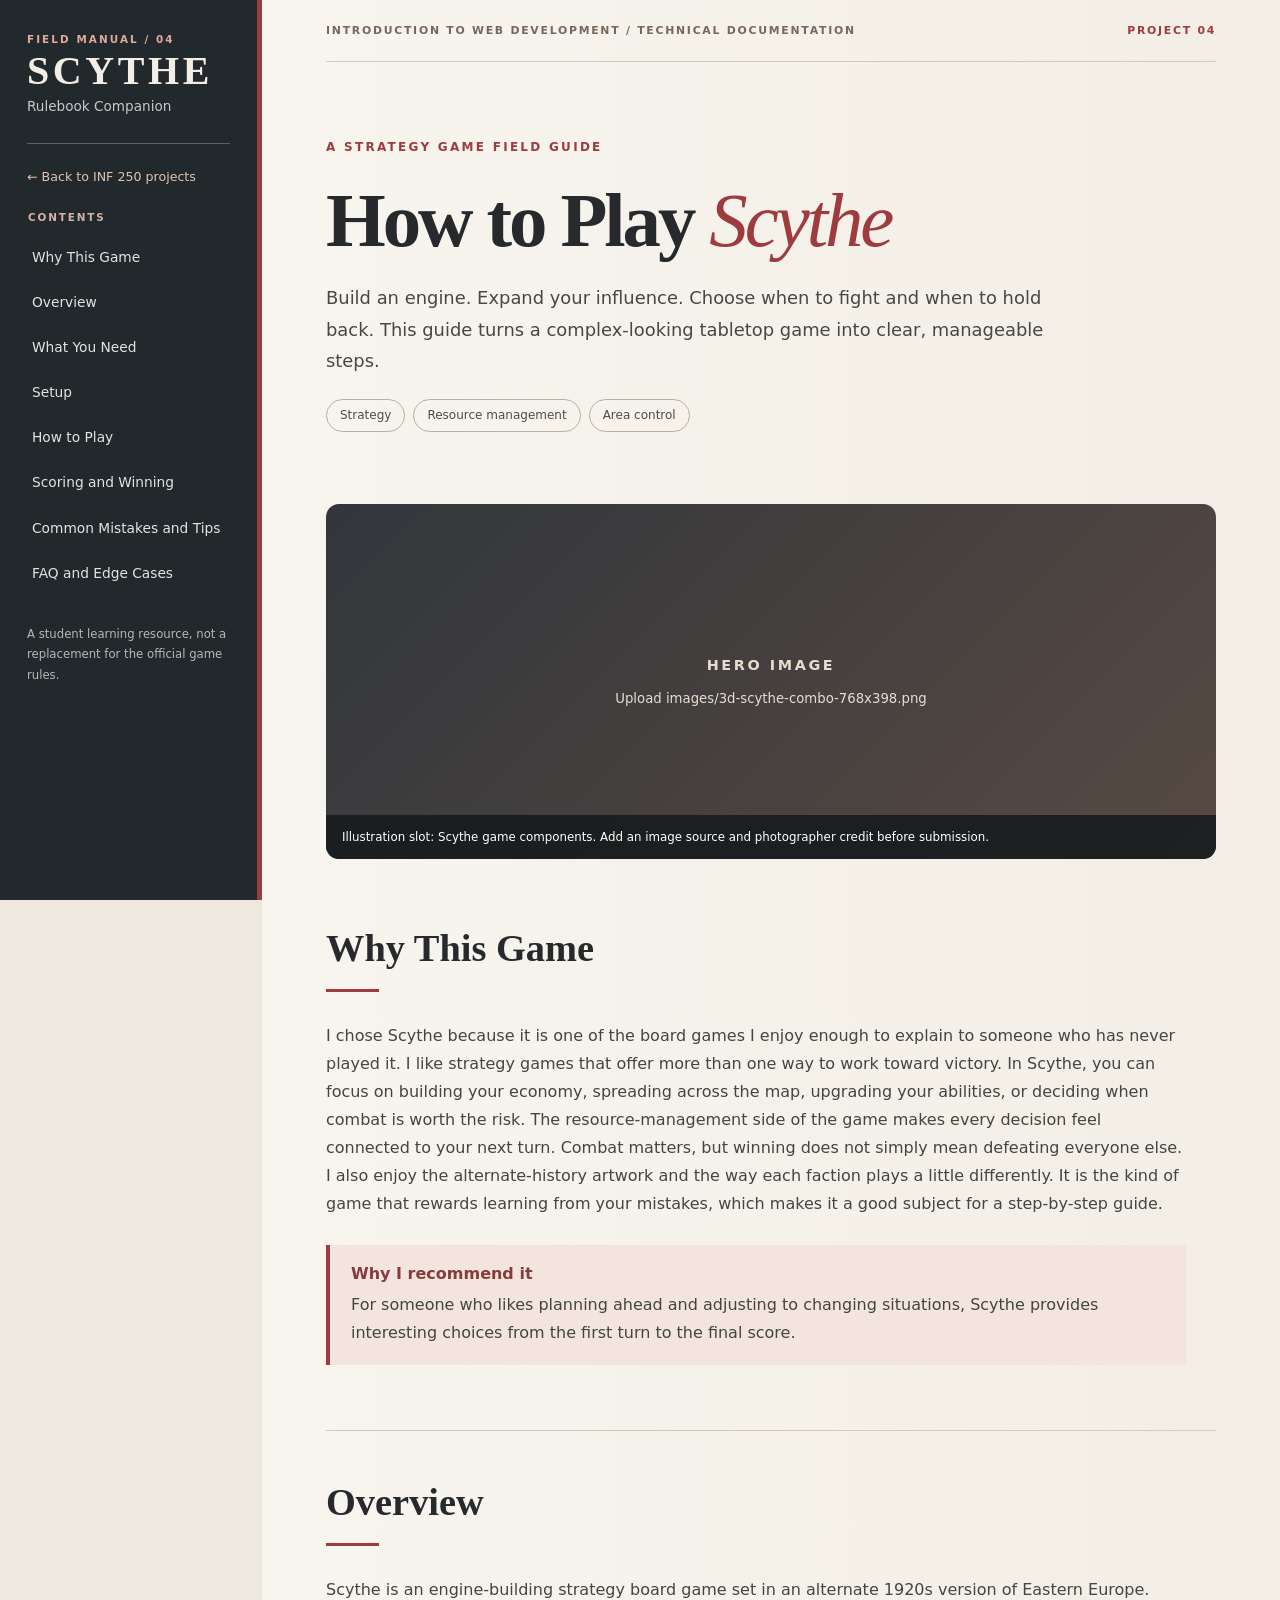
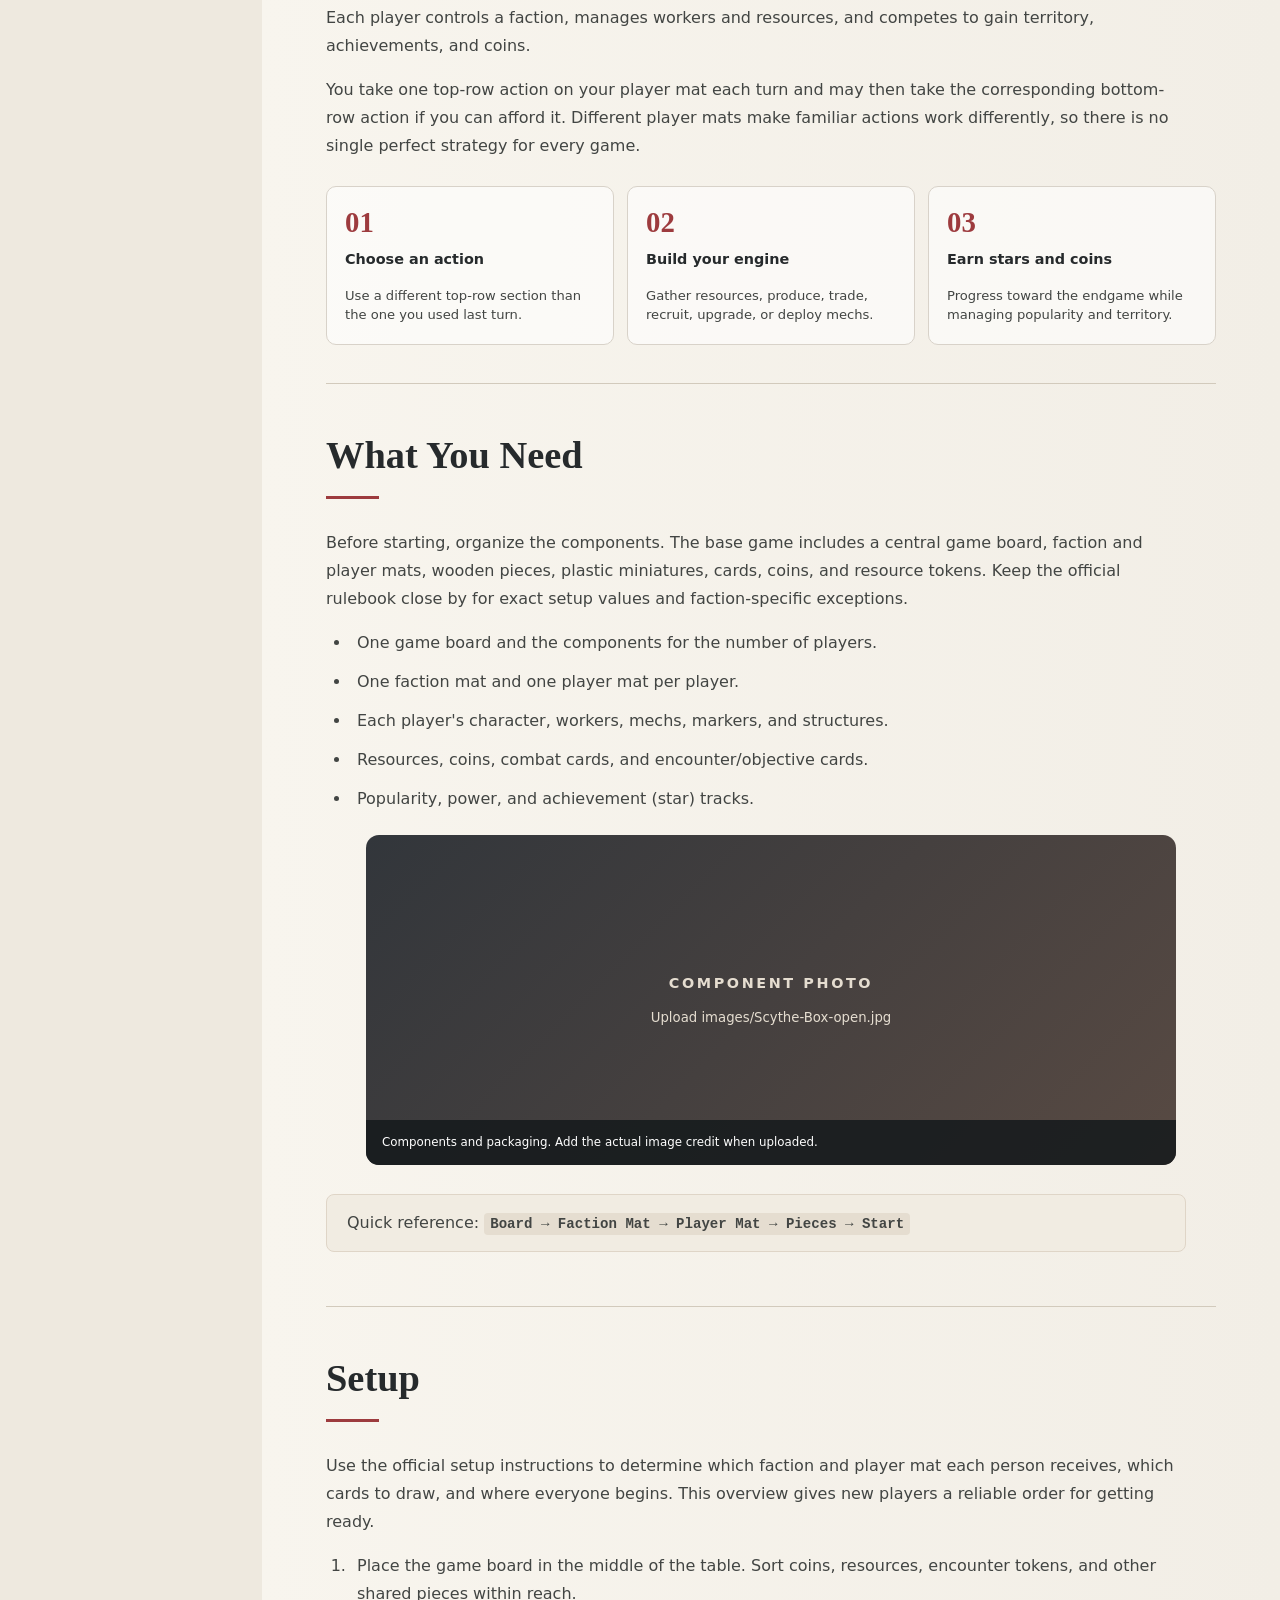
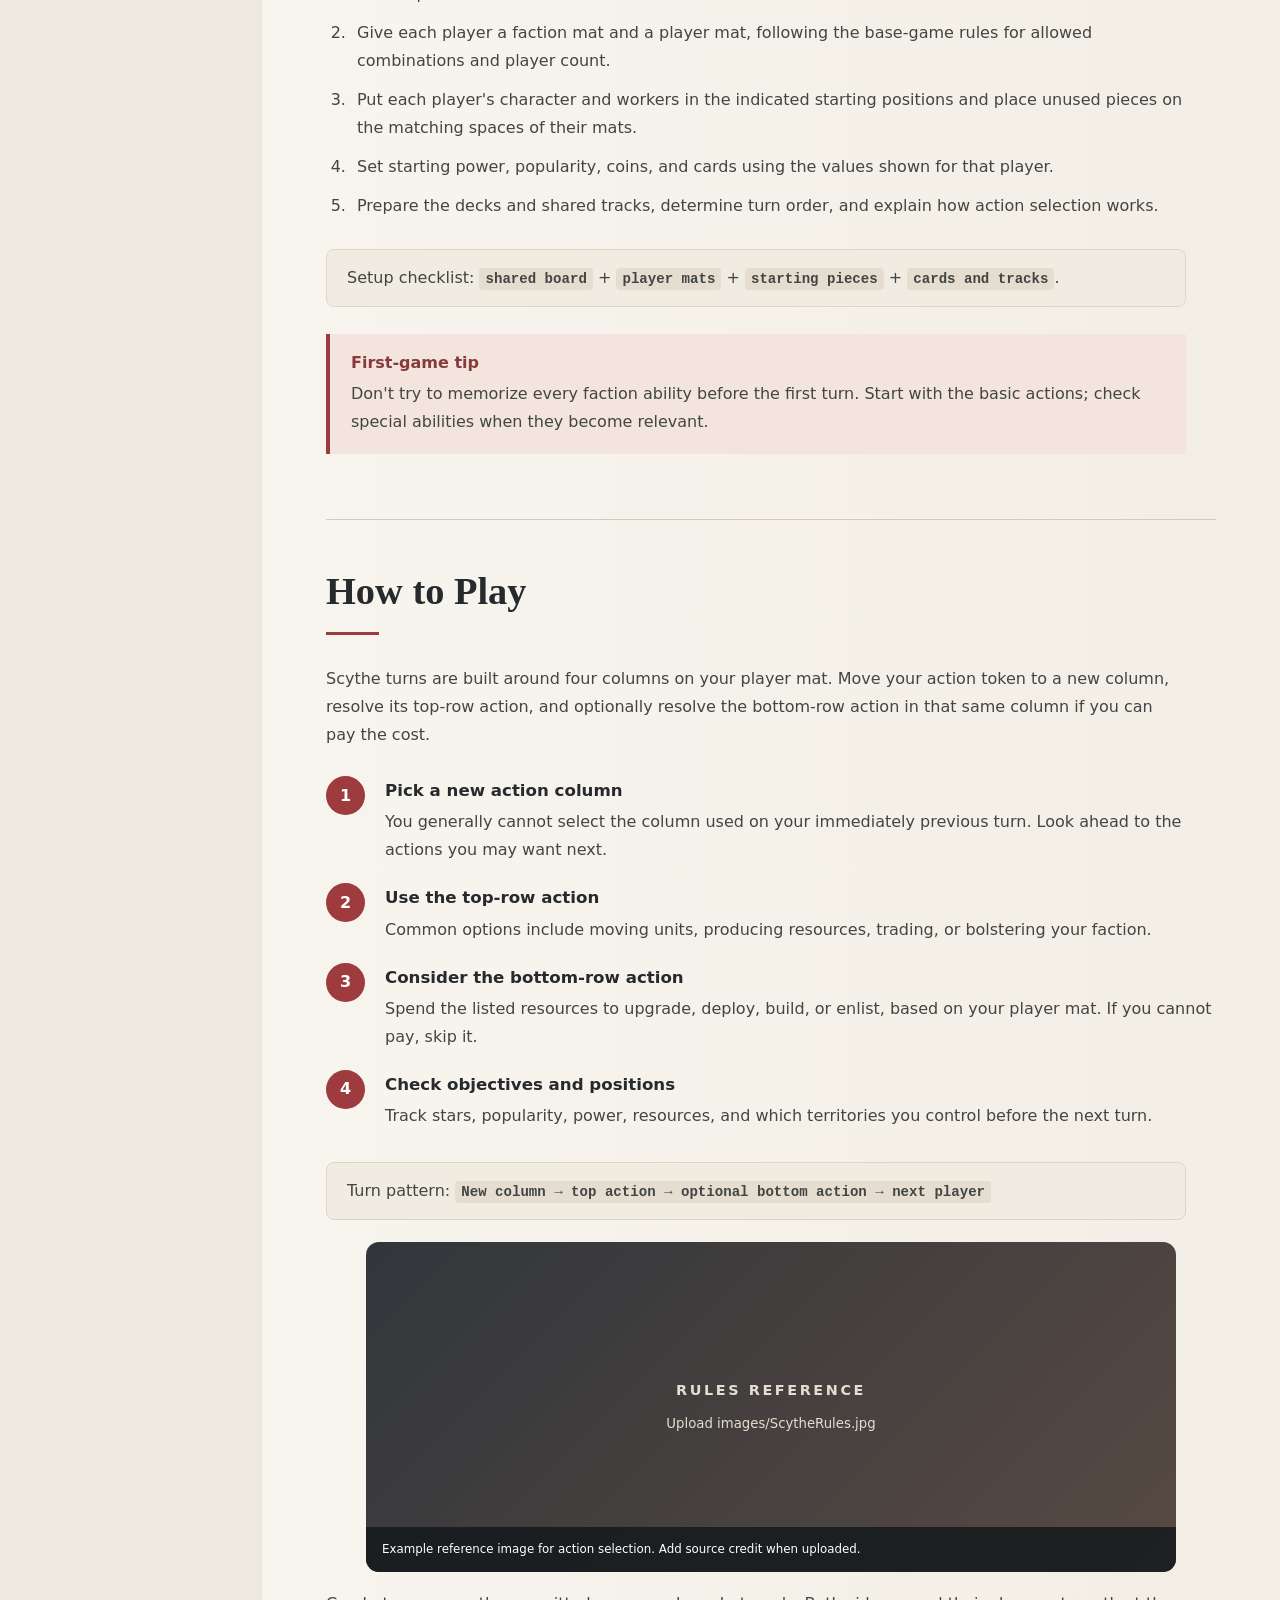
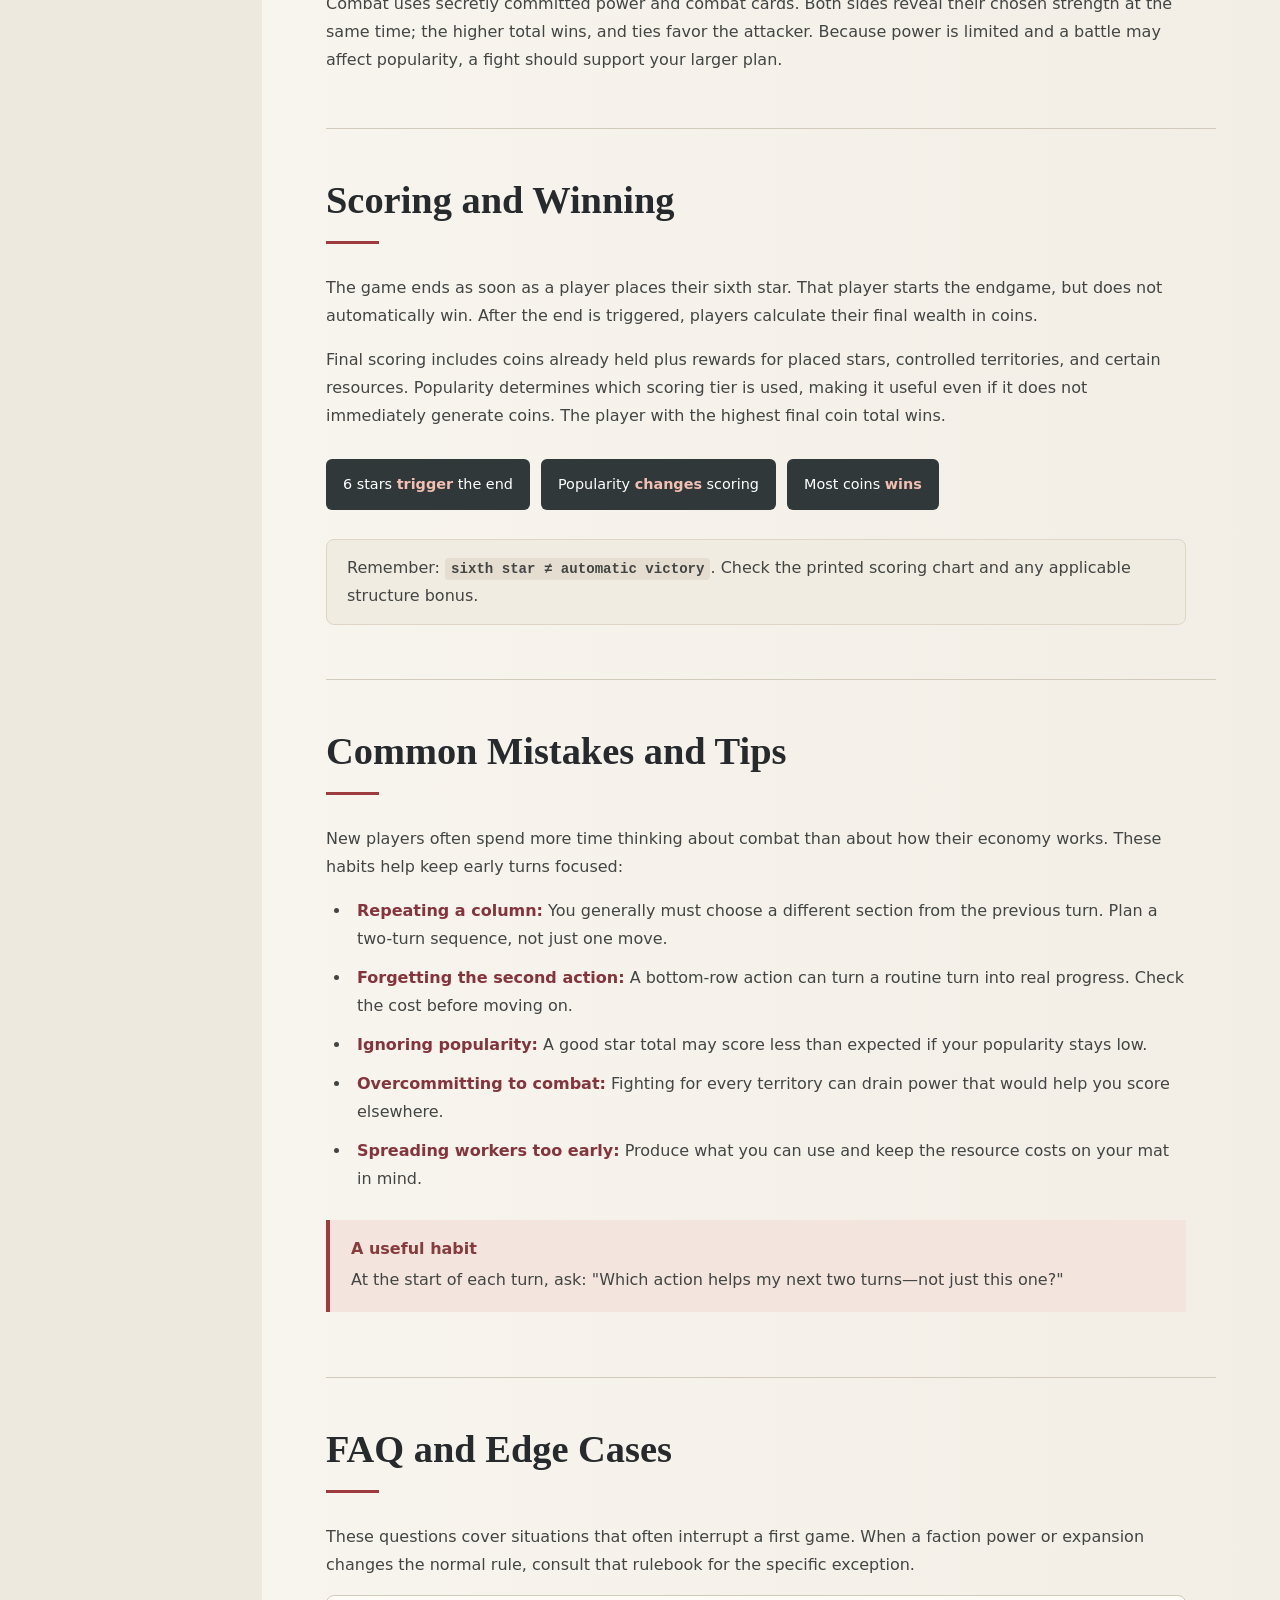
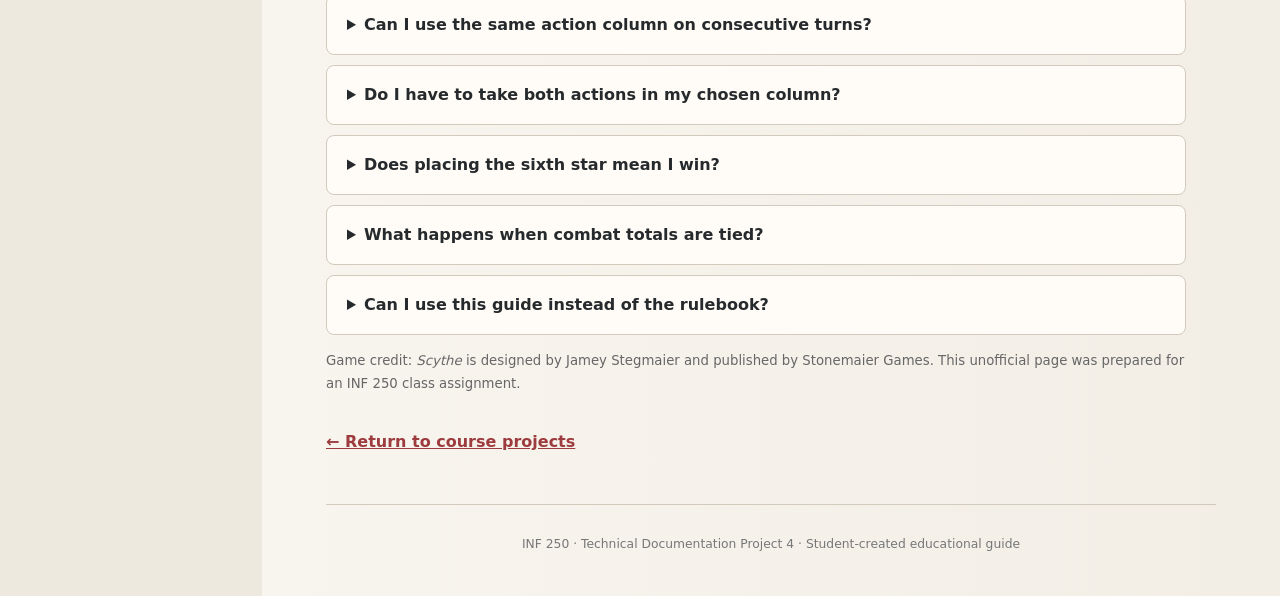
==== project4-technical-docs/index.html @ ba233023 "Add standalone INF 250 projects 4 and 5 with responsive site" ====
<!doctype html>
<html lang="en">
<head>
  <meta charset="utf-8">
  <meta name="viewport" content="width=device-width, initial-scale=1">
  <meta name="description" content="A student-created, beginner-friendly technical guide to playing the board game Scythe.">
  <title>How to Play Scythe | INF 250 Project 4</title>
  <link rel="stylesheet" href="styles.css">
  <script src="media.js" defer></script>
</head>
<body>
  <a class="skip-link" href="#main-doc">Skip to guide</a>
  <nav id="navbar" aria-label="Scythe documentation sections">
    <header><small>FIELD MANUAL / 04</small><span>SCYTHE</span><strong>Rulebook Companion</strong></header>
    <a class="back-link" href="../">← Back to INF 250 projects</a>
    <p class="nav-heading">Contents</p>
    <a class="nav-link" href="#Why_This_Game">Why This Game</a>
    <a class="nav-link" href="#Overview">Overview</a>
    <a class="nav-link" href="#What_You_Need">What You Need</a>
    <a class="nav-link" href="#Setup">Setup</a>
    <a class="nav-link" href="#How_to_Play">How to Play</a>
    <a class="nav-link" href="#Scoring_and_Winning">Scoring and Winning</a>
    <a class="nav-link" href="#Common_Mistakes_and_Tips">Common Mistakes and Tips</a>
    <a class="nav-link" href="#FAQ_and_Edge_Cases">FAQ and Edge Cases</a>
    <p class="nav-note">A student learning resource, not a replacement for the official game rules.</p>
  </nav>
  <main id="main-doc">
    <div class="page-top"><p>INTRODUCTION TO WEB DEVELOPMENT / TECHNICAL DOCUMENTATION</p><span>PROJECT 04</span></div>
    <div class="hero"><span class="overline">A STRATEGY GAME FIELD GUIDE</span><h1>How to Play <em>Scythe</em></h1><p>Build an engine. Expand your influence. Choose when to fight and when to hold back. This guide turns a complex-looking tabletop game into clear, manageable steps.</p><div class="hero-meta"><span>Strategy</span><span>Resource management</span><span>Area control</span></div></div>
    <figure class="image-shell wide"><img src="images/3d-scythe-combo-768x398.png" alt="Scythe board game components arranged on a table" loading="lazy"><div class="image-fallback" aria-hidden="true"><b>HERO IMAGE</b><span>Upload images/3d-scythe-combo-768x398.png</span></div><figcaption>Illustration slot: Scythe game components. Add an image source and photographer credit before submission.</figcaption></figure>

    <section class="main-section" id="Why_This_Game"><header>Why This Game</header><div class="rule"></div>
      <p>I chose Scythe because it is one of the board games I enjoy enough to explain to someone who has never played it. I like strategy games that offer more than one way to work toward victory. In Scythe, you can focus on building your economy, spreading across the map, upgrading your abilities, or deciding when combat is worth the risk. The resource-management side of the game makes every decision feel connected to your next turn. Combat matters, but winning does not simply mean defeating everyone else. I also enjoy the alternate-history artwork and the way each faction plays a little differently. It is the kind of game that rewards learning from your mistakes, which makes it a good subject for a step-by-step guide.</p>
      <aside class="callout"><strong>Why I recommend it</strong><p>For someone who likes planning ahead and adjusting to changing situations, Scythe provides interesting choices from the first turn to the final score.</p></aside>
    </section>

    <section class="main-section" id="Overview"><header>Overview</header><div class="rule"></div>
      <p>Scythe is an engine-building strategy board game set in an alternate 1920s version of Eastern Europe. Each player controls a faction, manages workers and resources, and competes to gain territory, achievements, and coins.</p>
      <p>You take one top-row action on your player mat each turn and may then take the corresponding bottom-row action if you can afford it. Different player mats make familiar actions work differently, so there is no single perfect strategy for every game.</p>
      <div class="stat-grid"><div><span class="stat">01</span><b>Choose an action</b><p>Use a different top-row section than the one you used last turn.</p></div><div><span class="stat">02</span><b>Build your engine</b><p>Gather resources, produce, trade, recruit, upgrade, or deploy mechs.</p></div><div><span class="stat">03</span><b>Earn stars and coins</b><p>Progress toward the endgame while managing popularity and territory.</p></div></div>
    </section>

    <section class="main-section" id="What_You_Need"><header>What You Need</header><div class="rule"></div>
      <p>Before starting, organize the components. The base game includes a central game board, faction and player mats, wooden pieces, plastic miniatures, cards, coins, and resource tokens. Keep the official rulebook close by for exact setup values and faction-specific exceptions.</p>
      <ul><li>One game board and the components for the number of players.</li><li>One faction mat and one player mat per player.</li><li>Each player's character, workers, mechs, markers, and structures.</li><li>Resources, coins, combat cards, and encounter/objective cards.</li><li>Popularity, power, and achievement (star) tracks.</li></ul>
      <figure class="image-shell"><img src="images/Scythe-Box-open.jpg" alt="An opened copy of the Scythe board game and its components" loading="lazy"><div class="image-fallback" aria-hidden="true"><b>COMPONENT PHOTO</b><span>Upload images/Scythe-Box-open.jpg</span></div><figcaption>Components and packaging. Add the actual image credit when uploaded.</figcaption></figure>
      <p class="inline-key">Quick reference: <code>Board → Faction Mat → Player Mat → Pieces → Start</code></p>
    </section>

    <section class="main-section" id="Setup"><header>Setup</header><div class="rule"></div>
      <p>Use the official setup instructions to determine which faction and player mat each person receives, which cards to draw, and where everyone begins. This overview gives new players a reliable order for getting ready.</p>
      <ol><li>Place the game board in the middle of the table. Sort coins, resources, encounter tokens, and other shared pieces within reach.</li><li>Give each player a faction mat and a player mat, following the base-game rules for allowed combinations and player count.</li><li>Put each player's character and workers in the indicated starting positions and place unused pieces on the matching spaces of their mats.</li><li>Set starting power, popularity, coins, and cards using the values shown for that player.</li><li>Prepare the decks and shared tracks, determine turn order, and explain how action selection works.</li></ol>
      <p class="inline-key">Setup checklist: <code>shared board</code> + <code>player mats</code> + <code>starting pieces</code> + <code>cards and tracks</code>.</p>
      <aside class="callout"><strong>First-game tip</strong><p>Don't try to memorize every faction ability before the first turn. Start with the basic actions; check special abilities when they become relevant.</p></aside>
    </section>

    <section class="main-section" id="How_to_Play"><header>How to Play</header><div class="rule"></div>
      <p>Scythe turns are built around four columns on your player mat. Move your action token to a new column, resolve its top-row action, and optionally resolve the bottom-row action in that same column if you can pay the cost.</p>
      <div class="steps"><article><span>1</span><div><h3>Pick a new action column</h3><p>You generally cannot select the column used on your immediately previous turn. Look ahead to the actions you may want next.</p></div></article><article><span>2</span><div><h3>Use the top-row action</h3><p>Common options include moving units, producing resources, trading, or bolstering your faction.</p></div></article><article><span>3</span><div><h3>Consider the bottom-row action</h3><p>Spend the listed resources to upgrade, deploy, build, or enlist, based on your player mat. If you cannot pay, skip it.</p></div></article><article><span>4</span><div><h3>Check objectives and positions</h3><p>Track stars, popularity, power, resources, and which territories you control before the next turn.</p></div></article></div>
      <p class="inline-key">Turn pattern: <code>New column → top action → optional bottom action → next player</code></p>
      <figure class="image-shell"><img src="images/ScytheRules.jpg" alt="Reference material showing Scythe rules or player mats" loading="lazy"><div class="image-fallback" aria-hidden="true"><b>RULES REFERENCE</b><span>Upload images/ScytheRules.jpg</span></div><figcaption>Example reference image for action selection. Add source credit when uploaded.</figcaption></figure>
      <p>Combat uses secretly committed power and combat cards. Both sides reveal their chosen strength at the same time; the higher total wins, and ties favor the attacker. Because power is limited and a battle may affect popularity, a fight should support your larger plan.</p>
    </section>

    <section class="main-section" id="Scoring_and_Winning"><header>Scoring and Winning</header><div class="rule"></div>
      <p>The game ends as soon as a player places their sixth star. That player starts the endgame, but does not automatically win. After the end is triggered, players calculate their final wealth in coins.</p>
      <p>Final scoring includes coins already held plus rewards for placed stars, controlled territories, and certain resources. Popularity determines which scoring tier is used, making it useful even if it does not immediately generate coins. The player with the highest final coin total wins.</p>
      <div class="score-strip"><span>6 stars <b>trigger</b> the end</span><span>Popularity <b>changes</b> scoring</span><span>Most coins <b>wins</b></span></div>
      <p class="inline-key">Remember: <code>sixth star ≠ automatic victory</code>. Check the printed scoring chart and any applicable structure bonus.</p>
    </section>

    <section class="main-section" id="Common_Mistakes_and_Tips"><header>Common Mistakes and Tips</header><div class="rule"></div>
      <p>New players often spend more time thinking about combat than about how their economy works. These habits help keep early turns focused:</p>
      <ul class="tip-list"><li><strong>Repeating a column:</strong> You generally must choose a different section from the previous turn. Plan a two-turn sequence, not just one move.</li><li><strong>Forgetting the second action:</strong> A bottom-row action can turn a routine turn into real progress. Check the cost before moving on.</li><li><strong>Ignoring popularity:</strong> A good star total may score less than expected if your popularity stays low.</li><li><strong>Overcommitting to combat:</strong> Fighting for every territory can drain power that would help you score elsewhere.</li><li><strong>Spreading workers too early:</strong> Produce what you can use and keep the resource costs on your mat in mind.</li></ul>
      <aside class="callout"><strong>A useful habit</strong><p>At the start of each turn, ask: "Which action helps my next two turns—not just this one?"</p></aside>
    </section>

    <section class="main-section" id="FAQ_and_Edge_Cases"><header>FAQ and Edge Cases</header><div class="rule"></div>
      <p>These questions cover situations that often interrupt a first game. When a faction power or expansion changes the normal rule, consult that rulebook for the specific exception.</p>
      <details><summary>Can I use the same action column on consecutive turns?</summary><p>Normally no. Move your action token to a different column on your next turn. Check specific special abilities for any exceptions.</p></details>
      <details><summary>Do I have to take both actions in my chosen column?</summary><p>No. You can take the top-row action and skip the bottom-row action if you lack resources or prefer not to pay its cost.</p></details>
      <details><summary>Does placing the sixth star mean I win?</summary><p>No. It ends the game immediately, and then everyone scores. A different player can have the most coins after scoring.</p></details>
      <details><summary>What happens when combat totals are tied?</summary><p>When both sides reveal equal total combat strength, the attacker wins the battle under the base rules.</p></details>
      <details><summary>Can I use this guide instead of the rulebook?</summary><p>Use this as a first-play companion, then consult the official rulebook for precise movement, encounters, combat details, faction abilities, and scoring exceptions.</p></details>
      <p class="source-note">Game credit: <cite>Scythe</cite> is designed by Jamey Stegmaier and published by Stonemaier Games. This unofficial page was prepared for an INF 250 class assignment.</p>
      <a class="bottom-link" href="../">← Return to course projects</a>
    </section>
    <footer>INF 250 · Technical Documentation Project 4 · Student-created educational guide</footer>
  </main>
</body>
</html>
---- project4-technical-docs/styles.css ----
:root{--bg:#eee9df;--paper:#f8f5ee;--ink:#262a2c;--red:#9d3b3e;--mute:#605f5a;--rule:#d2cabc;--dark:#24292d}*{box-sizing:border-box}html{scroll-behavior:smooth}body{margin:0;background:var(--bg);color:var(--ink);font:16px/1.75 system-ui,-apple-system,"Segoe UI",sans-serif}a{color:inherit}#navbar{position:fixed;inset:0 auto 0 0;overflow-y:auto;width:262px;background:#22292c;color:#f2eee6;border-right:5px solid var(--red);padding:26px 17px;display:flex;flex-direction:column;gap:3px}#navbar header{display:flex;flex-direction:column;gap:4px;margin:4px 10px 19px;padding-bottom:24px;border-bottom:1px solid #596067}#navbar header small{font-size:.65rem;color:#e0aa9a;font-weight:700;letter-spacing:.2em}#navbar header span{font:700 2.5rem/.97 Georgia,serif;letter-spacing:.09em}#navbar header strong{font-size:.85rem;font-weight:500;color:#c4cac9}.nav-heading{font-size:.65rem;font-weight:800;letter-spacing:.18em;color:#d5b2a4;margin:17px 11px 7px;text-transform:uppercase}#navbar .nav-link{border-radius:6px;padding:9px 12px;color:#e2e4e0;font-size:.86rem;text-decoration:none;border-left:3px solid transparent}#navbar .nav-link:hover,#navbar .nav-link:focus-visible{background:#374042;color:white;border-left-color:#db9f9e}.back-link{display:inline-block;font-size:.79rem;color:#e0c3ae;text-decoration:none;margin:0 10px}.nav-note{margin:27px 10px 10px;font-size:.73rem;color:#b5b8b5}.skip-link{position:absolute;left:-9999px;z-index:999;background:#fff;padding:9px}.skip-link:focus{left:10px;top:10px}#main-doc{margin-left:262px;padding:0 5vw;background:linear-gradient(90deg,#f8f5ee 0,#f2eee6 100%)}#main-doc>*{max-width:1030px;margin-left:auto;margin-right:auto}.page-top{display:flex;justify-content:space-between;align-items:center;gap:15px;border-bottom:1px solid var(--rule);padding:21px 0;font-size:.68rem;letter-spacing:.16em;font-weight:700;color:#77675c}.page-top p{margin:0}.page-top span{color:var(--red)}.hero{padding:70px 0 50px}.overline{font-size:.75rem;letter-spacing:.19em;color:var(--red);font-weight:800}.hero h1{font:700 clamp(3rem,6vw,5rem)/1.07 Georgia,serif;letter-spacing:-.04em;margin:20px 0}.hero h1 em{color:var(--red);font-weight:500}.hero>p{font-size:1.12rem;max-width:730px;color:#484746}.hero-meta{display:flex;gap:8px;flex-wrap:wrap;margin-top:23px}.hero-meta span{border:1px solid #baaea0;color:#524946;padding:5px 13px;font-size:.75rem;border-radius:20px}.main-section{padding:48px 0 38px;scroll-margin-top:20px;border-bottom:1px solid var(--rule)}.main-section header{font:700 clamp(1.75rem,3vw,2.45rem)/1.2 Georgia,serif}.rule{background:var(--red);width:53px;height:3px;margin-top:18px;margin-bottom:30px}.main-section p,.main-section ul,.main-section ol{max-width:860px;color:#424543}.main-section li{margin-bottom:11px;padding-left:6px}.main-section ul,.main-section ol{padding-left:25px}.main-section code{font:600 .88em ui-monospace,SFMono-Regular,Consolas,monospace;background:#e5ddd0;padding:3px 6px;border-radius:4px;white-space:normal}.inline-key{background:#f1ece2;border:1px solid #dfd5c7;padding:14px 20px;border-radius:8px;margin-top:29px}.callout{max-width:860px;background:#f3e5de;border-left:4px solid var(--red);padding:15px 21px;margin:27px 0}.callout strong{color:#873b3d}.callout p{margin:3px 0}.image-shell{position:relative;background:linear-gradient(135deg,#32363b,#584a43);border-radius:13px;overflow:hidden;min-height:330px;display:flex;flex-direction:column;justify-content:end;margin-top:22px;margin-bottom:18px}.image-shell.wide{min-height:355px}.image-shell img{width:100%;height:100%;position:absolute;inset:0;object-fit:cover;display:none}.image-shell.ready img{display:block}.image-fallback{position:absolute;inset:0;display:flex;align-items:center;justify-content:center;flex-direction:column;text-align:center;gap:9px;color:#e5ddd0;padding:22px}.image-fallback b{letter-spacing:.18em;font-size:.9rem}.image-fallback span{font-size:.83rem;overflow-wrap:anywhere}.image-shell.ready .image-fallback{display:none}.image-shell figcaption{position:relative;background:#151a1cdd;color:#fff;padding:12px 16px;font-size:.74rem;z-index:1}.stat-grid{display:grid;grid-template-columns:repeat(3,minmax(0,1fr));gap:13px;margin-top:26px}.stat-grid div{padding:19px 18px;background:#fff9;border:1px solid #d8d2c9;border-radius:10px}.stat{font:700 1.8rem Georgia,serif;color:var(--red);display:block;margin-bottom:8px}.stat-grid b{display:block;font-size:.9rem}.stat-grid p{font-size:.82rem;line-height:1.5;margin-bottom:0}.steps{margin:27px 0}.steps article{display:flex;gap:20px;margin-bottom:16px}.steps article>span{display:grid;place-items:center;flex-shrink:0;width:39px;height:39px;border-radius:50%;background:var(--red);color:white;font-weight:700}.steps article h3{margin:0;font-size:1.04rem}.steps article p{margin:3px 0}.score-strip{display:flex;gap:11px;flex-wrap:wrap;margin:29px 0}.score-strip span{display:block;background:#30383a;color:#fff;padding:13px 17px;border-radius:6px;font-size:.9rem}.score-strip b{color:#f2bfb1}.tip-list strong{color:#85343b}.main-section details{max-width:860px;background:#fffcf7;border:1px solid var(--rule);border-radius:8px;margin:10px 0;padding:0 18px}.main-section details summary{padding:15px 2px;cursor:pointer;font-weight:700}.main-section details p{margin-top:0;padding-bottom:13px}.source-note{color:#666!important;font-size:.83rem}.bottom-link{display:inline-block;margin:20px 0 10px;color:var(--red);font-weight:700}#main-doc footer{padding:29px 0 40px;font-size:.77rem;color:#777;text-align:center}@media(max-width:900px){#navbar{position:relative;width:100%;inset:auto;border-right:0;border-bottom:4px solid var(--red);overflow:visible;padding:17px}#navbar header{margin:0 0 8px;padding-bottom:13px}#navbar header span{font-size:1.9rem}#navbar .nav-link{display:inline-block;padding:7px 11px;margin-right:3px}#navbar .nav-heading{margin-top:9px}#navbar .nav-note{display:none}#main-doc{margin-left:0;padding:0 6vw}.hero{padding:45px 0 27px}.main-section{scroll-margin-top:12px}}@media(max-width:600px){.stat-grid{grid-template-columns:1fr}.page-top{font-size:.55rem}.hero h1{font-size:3.1rem}.image-shell,.image-shell.wide{min-height:260px}.score-strip{display:grid}}@media(prefers-reduced-motion:reduce){html{scroll-behavior:auto}}
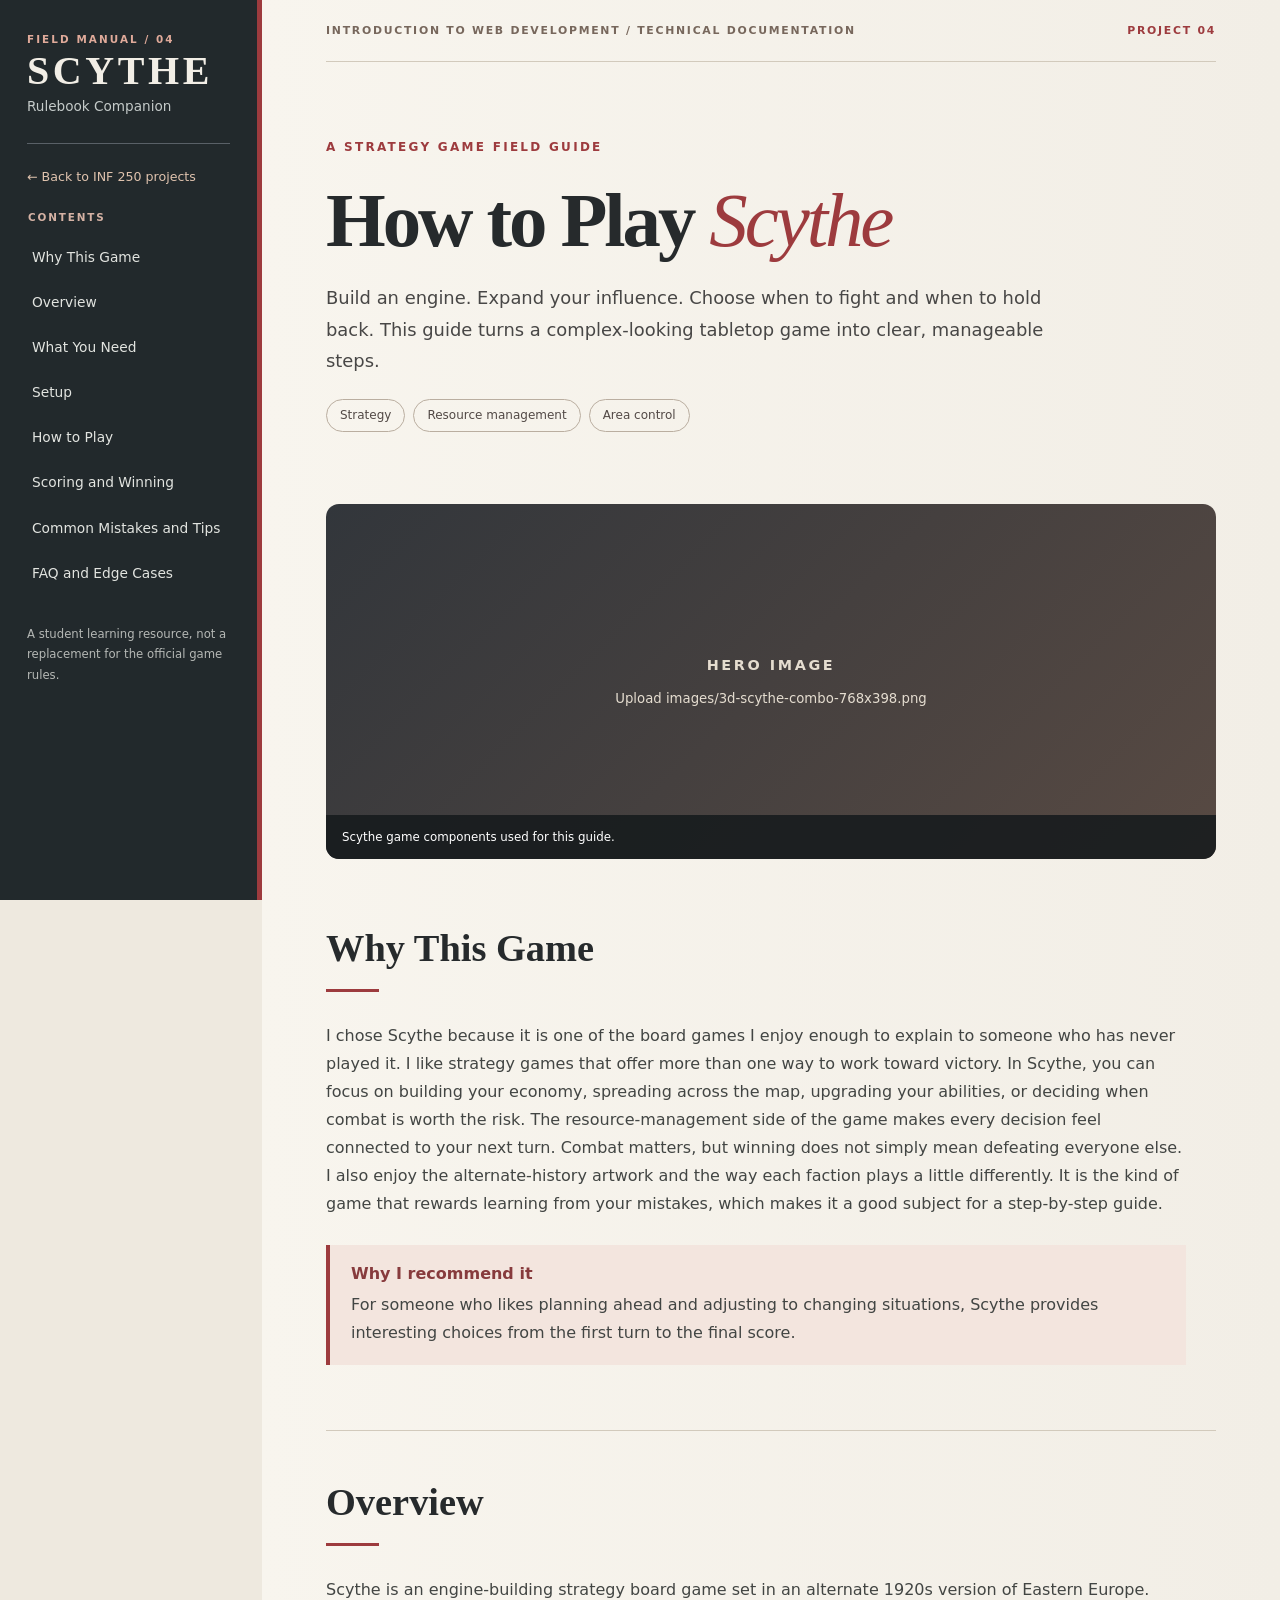
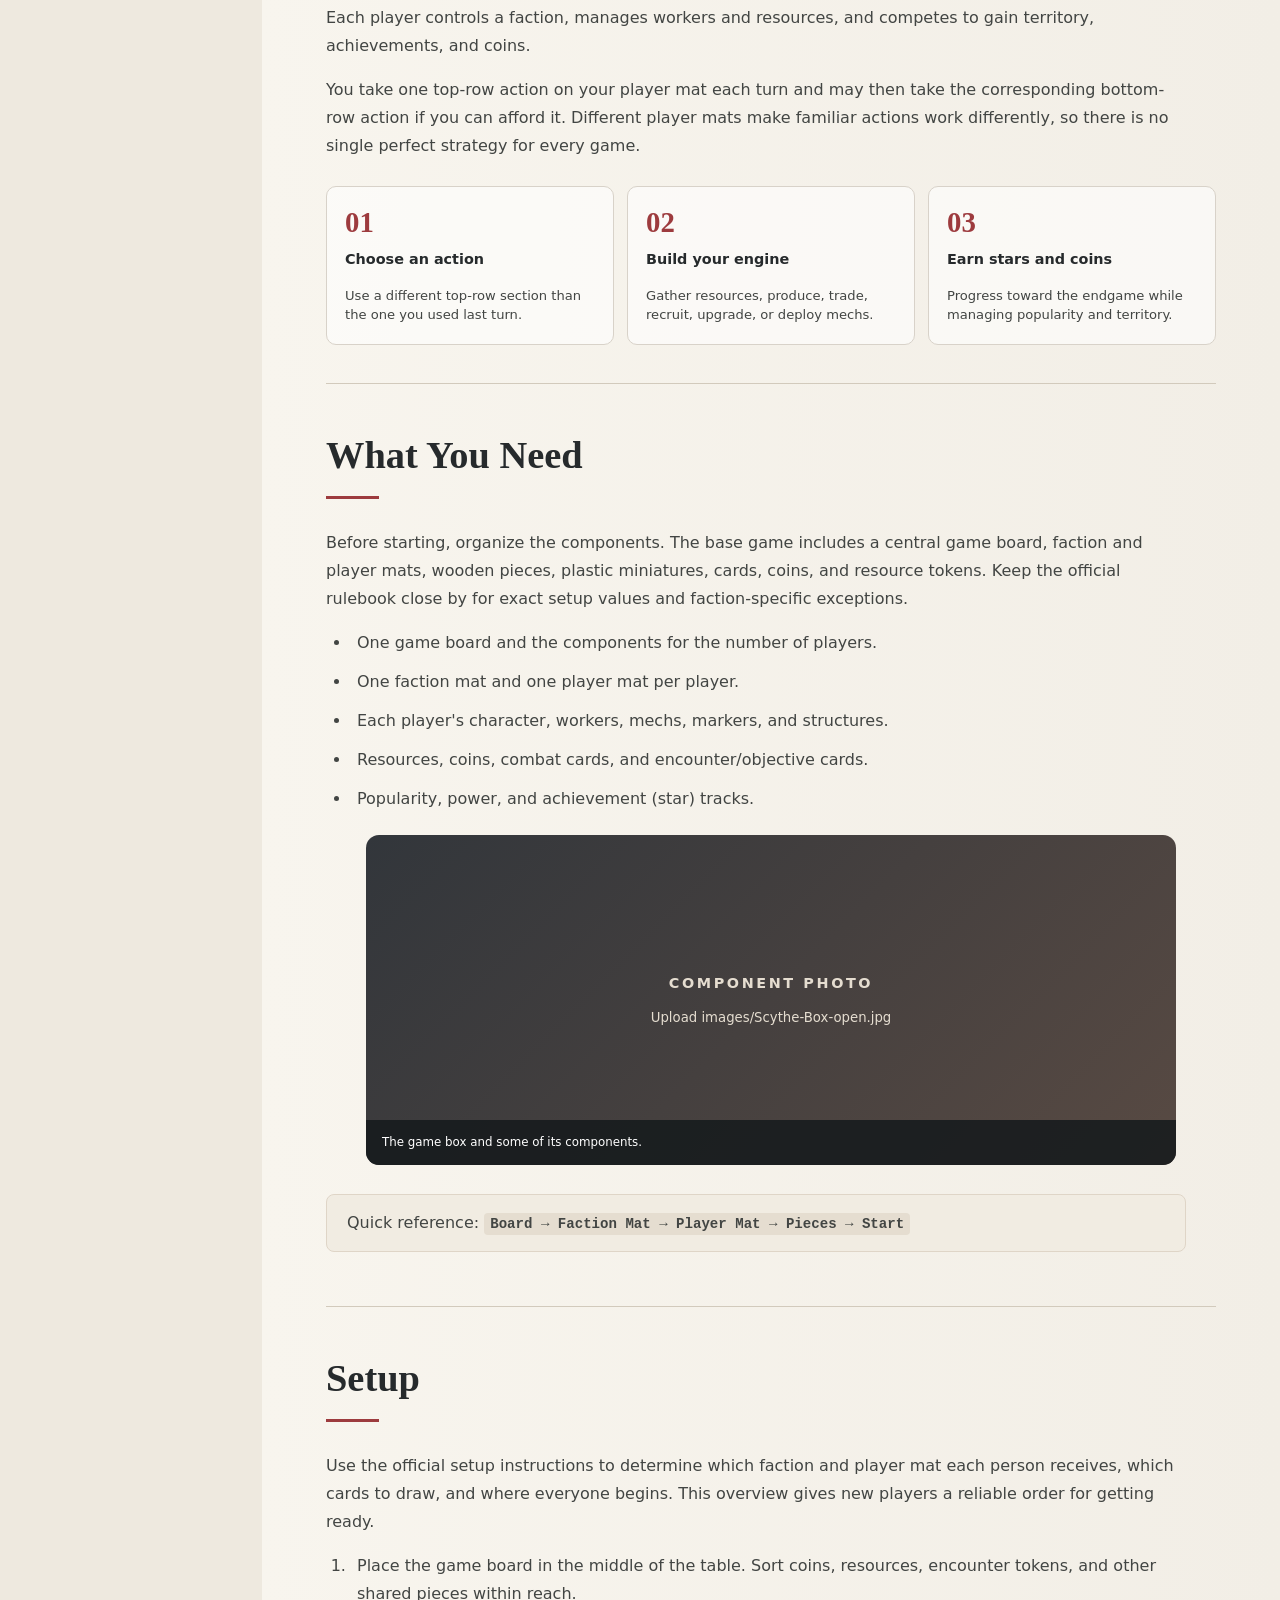
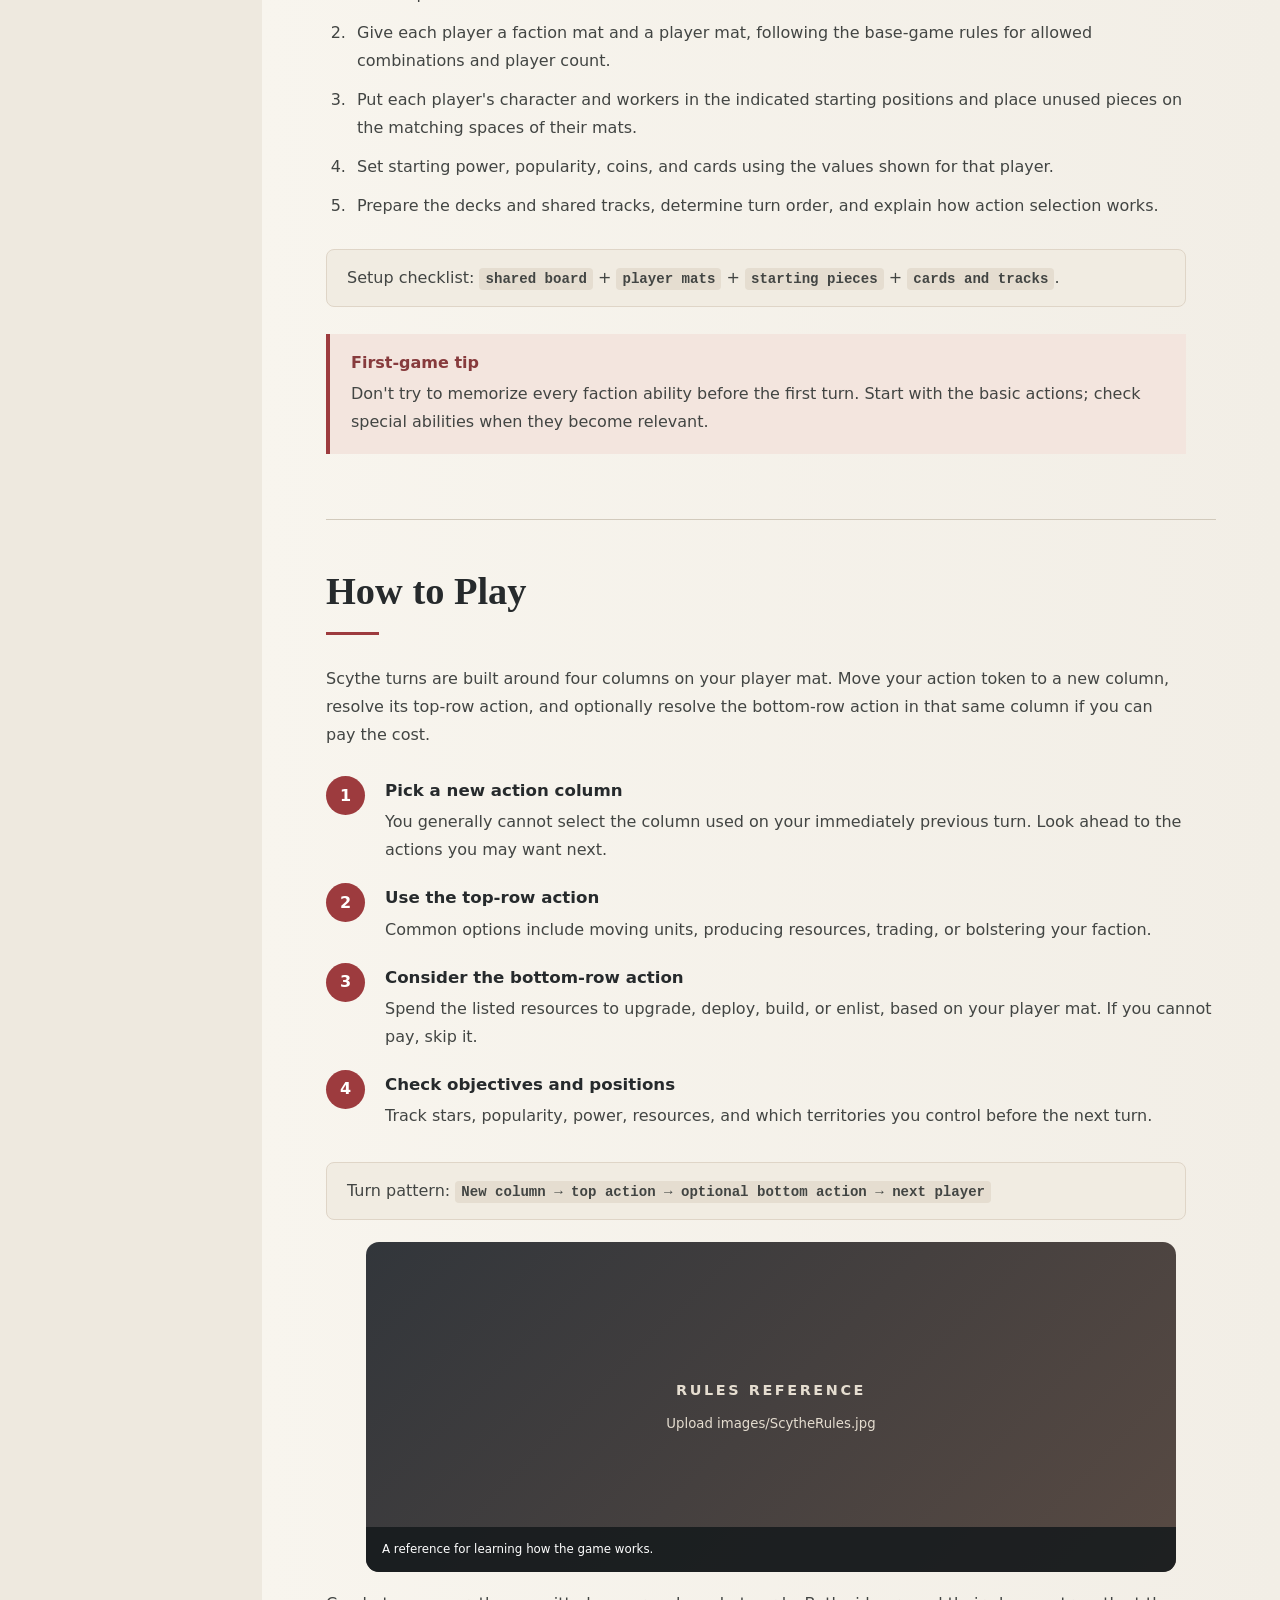
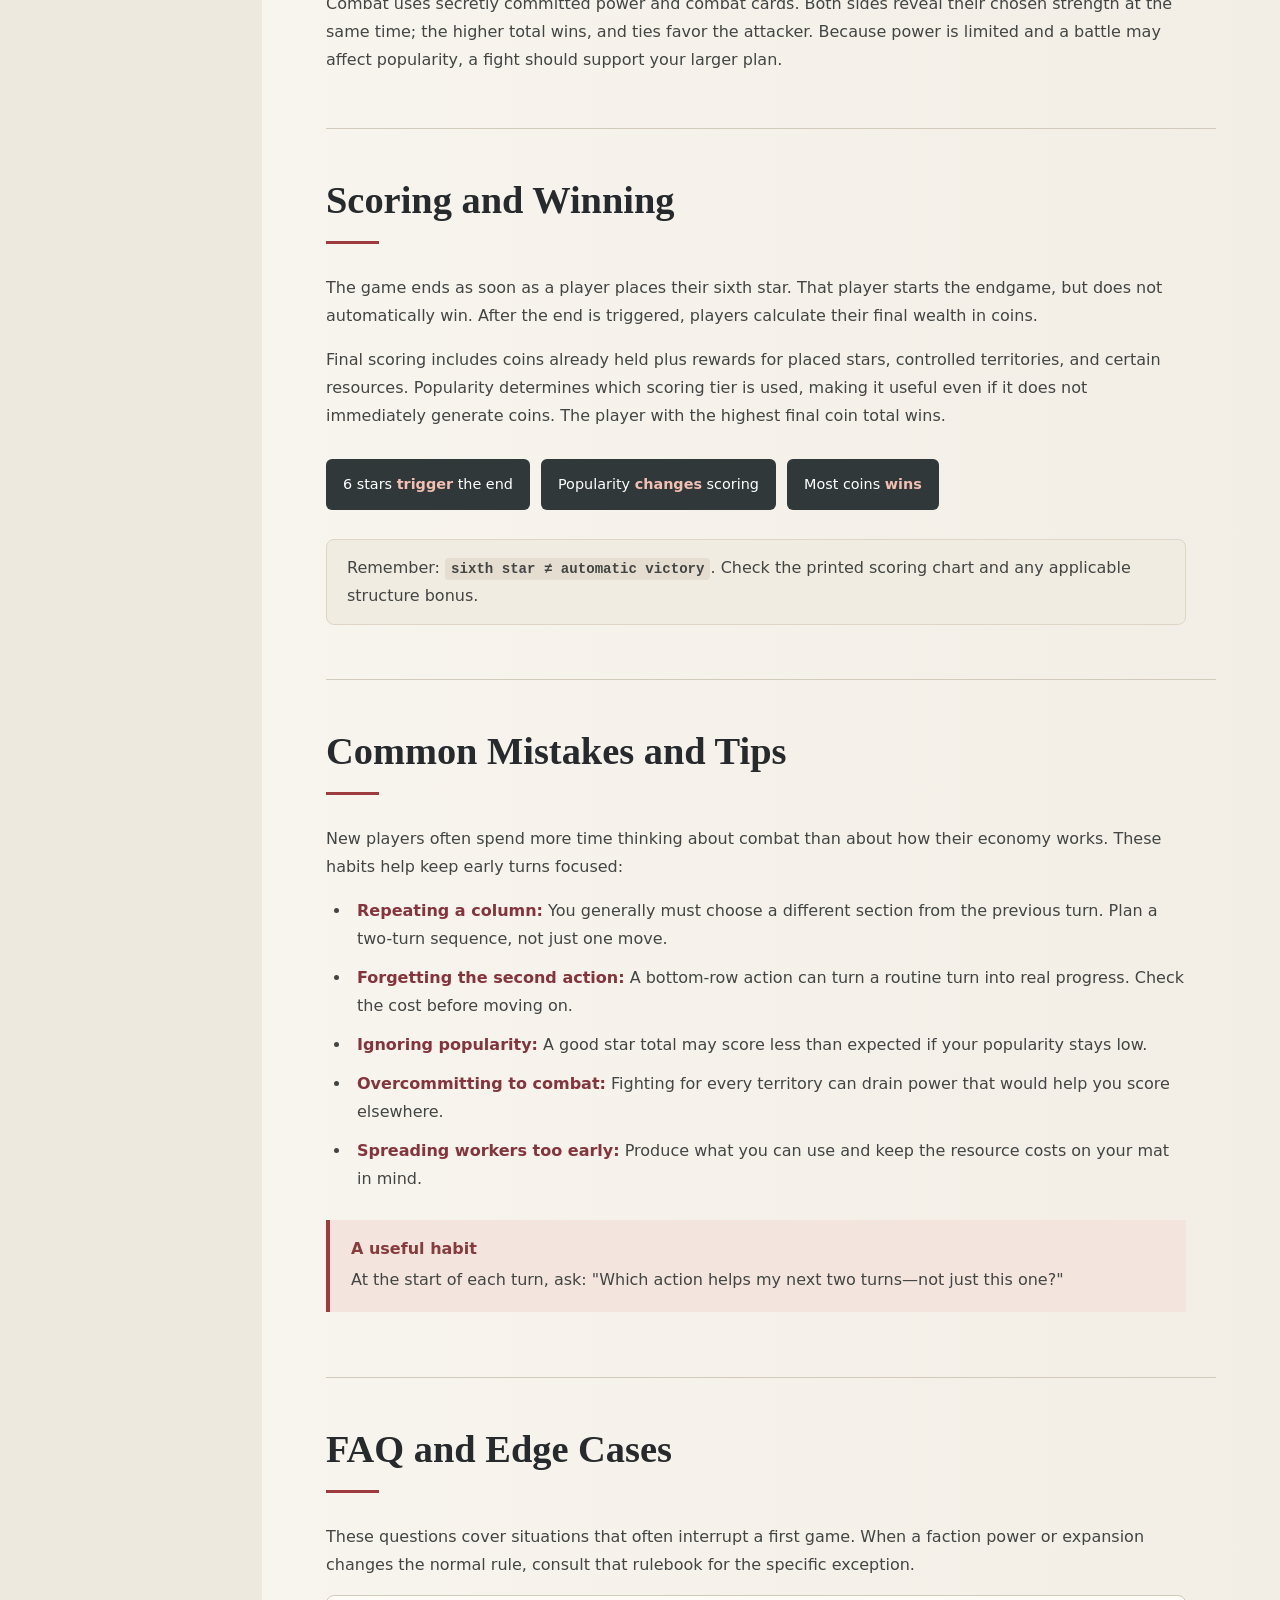
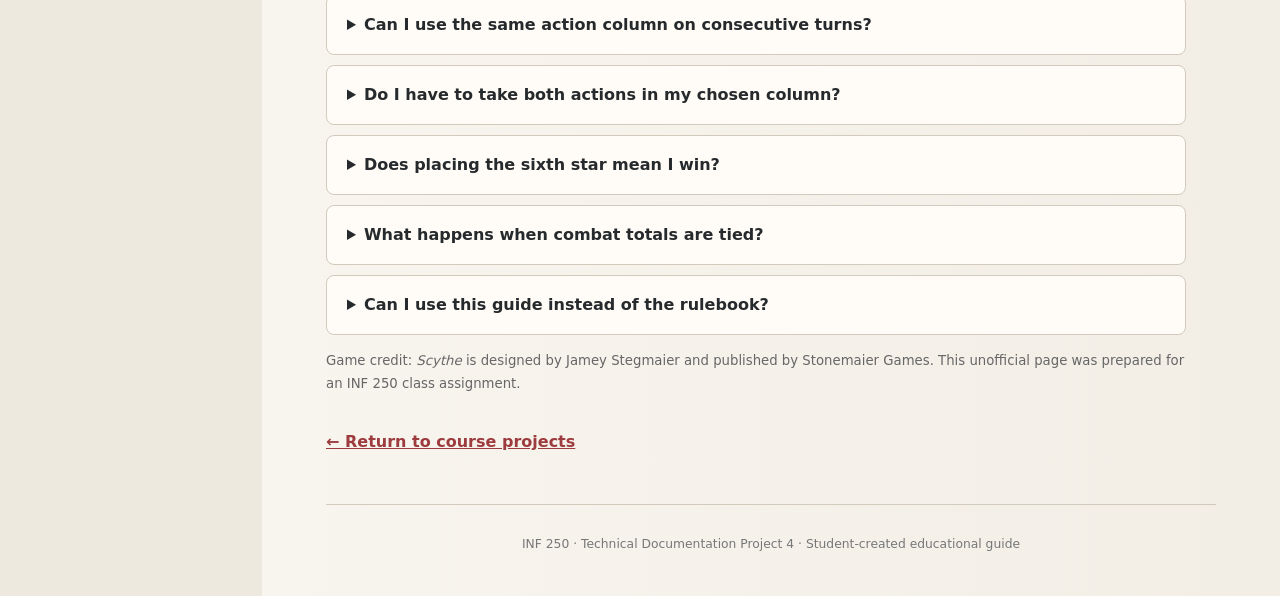
==== commit 29075c3d: "Make project notes more personal and fix uploaded photo paths" ====
--- a/project4-technical-docs/index.html
+++ b/project4-technical-docs/index.html
@@ -27,7 +27,7 @@
   <main id="main-doc">
     <div class="page-top"><p>INTRODUCTION TO WEB DEVELOPMENT / TECHNICAL DOCUMENTATION</p><span>PROJECT 04</span></div>
     <div class="hero"><span class="overline">A STRATEGY GAME FIELD GUIDE</span><h1>How to Play <em>Scythe</em></h1><p>Build an engine. Expand your influence. Choose when to fight and when to hold back. This guide turns a complex-looking tabletop game into clear, manageable steps.</p><div class="hero-meta"><span>Strategy</span><span>Resource management</span><span>Area control</span></div></div>
-    <figure class="image-shell wide"><img src="images/3d-scythe-combo-768x398.png" alt="Scythe board game components arranged on a table" loading="lazy"><div class="image-fallback" aria-hidden="true"><b>HERO IMAGE</b><span>Upload images/3d-scythe-combo-768x398.png</span></div><figcaption>Illustration slot: Scythe game components. Add an image source and photographer credit before submission.</figcaption></figure>
+    <figure class="image-shell wide"><img src="images/3d-scythe-combo-768x398.png" alt="Scythe board game components arranged on a table" loading="lazy"><div class="image-fallback" aria-hidden="true"><b>HERO IMAGE</b><span>Upload images/3d-scythe-combo-768x398.png</span></div><figcaption>Scythe game components used for this guide.</figcaption></figure>
 
     <section class="main-section" id="Why_This_Game"><header>Why This Game</header><div class="rule"></div>
       <p>I chose Scythe because it is one of the board games I enjoy enough to explain to someone who has never played it. I like strategy games that offer more than one way to work toward victory. In Scythe, you can focus on building your economy, spreading across the map, upgrading your abilities, or deciding when combat is worth the risk. The resource-management side of the game makes every decision feel connected to your next turn. Combat matters, but winning does not simply mean defeating everyone else. I also enjoy the alternate-history artwork and the way each faction plays a little differently. It is the kind of game that rewards learning from your mistakes, which makes it a good subject for a step-by-step guide.</p>
@@ -43,7 +43,7 @@
     <section class="main-section" id="What_You_Need"><header>What You Need</header><div class="rule"></div>
       <p>Before starting, organize the components. The base game includes a central game board, faction and player mats, wooden pieces, plastic miniatures, cards, coins, and resource tokens. Keep the official rulebook close by for exact setup values and faction-specific exceptions.</p>
       <ul><li>One game board and the components for the number of players.</li><li>One faction mat and one player mat per player.</li><li>Each player's character, workers, mechs, markers, and structures.</li><li>Resources, coins, combat cards, and encounter/objective cards.</li><li>Popularity, power, and achievement (star) tracks.</li></ul>
-      <figure class="image-shell"><img src="images/Scythe-Box-open.jpg" alt="An opened copy of the Scythe board game and its components" loading="lazy"><div class="image-fallback" aria-hidden="true"><b>COMPONENT PHOTO</b><span>Upload images/Scythe-Box-open.jpg</span></div><figcaption>Components and packaging. Add the actual image credit when uploaded.</figcaption></figure>
+      <figure class="image-shell"><img src="images/Scythe-Box-open.jpg" alt="An opened copy of the Scythe board game and its components" loading="lazy"><div class="image-fallback" aria-hidden="true"><b>COMPONENT PHOTO</b><span>Upload images/Scythe-Box-open.jpg</span></div><figcaption>The game box and some of its components.</figcaption></figure>
       <p class="inline-key">Quick reference: <code>Board → Faction Mat → Player Mat → Pieces → Start</code></p>
     </section>
 
@@ -58,7 +58,7 @@
       <p>Scythe turns are built around four columns on your player mat. Move your action token to a new column, resolve its top-row action, and optionally resolve the bottom-row action in that same column if you can pay the cost.</p>
       <div class="steps"><article><span>1</span><div><h3>Pick a new action column</h3><p>You generally cannot select the column used on your immediately previous turn. Look ahead to the actions you may want next.</p></div></article><article><span>2</span><div><h3>Use the top-row action</h3><p>Common options include moving units, producing resources, trading, or bolstering your faction.</p></div></article><article><span>3</span><div><h3>Consider the bottom-row action</h3><p>Spend the listed resources to upgrade, deploy, build, or enlist, based on your player mat. If you cannot pay, skip it.</p></div></article><article><span>4</span><div><h3>Check objectives and positions</h3><p>Track stars, popularity, power, resources, and which territories you control before the next turn.</p></div></article></div>
       <p class="inline-key">Turn pattern: <code>New column → top action → optional bottom action → next player</code></p>
-      <figure class="image-shell"><img src="images/ScytheRules.jpg" alt="Reference material showing Scythe rules or player mats" loading="lazy"><div class="image-fallback" aria-hidden="true"><b>RULES REFERENCE</b><span>Upload images/ScytheRules.jpg</span></div><figcaption>Example reference image for action selection. Add source credit when uploaded.</figcaption></figure>
+      <figure class="image-shell"><img src="images/ScytheRules.jpg" alt="Reference material showing Scythe rules or player mats" loading="lazy"><div class="image-fallback" aria-hidden="true"><b>RULES REFERENCE</b><span>Upload images/ScytheRules.jpg</span></div><figcaption>A reference for learning how the game works.</figcaption></figure>
       <p>Combat uses secretly committed power and combat cards. Both sides reveal their chosen strength at the same time; the higher total wins, and ties favor the attacker. Because power is limited and a battle may affect popularity, a fight should support your larger plan.</p>
     </section>
 
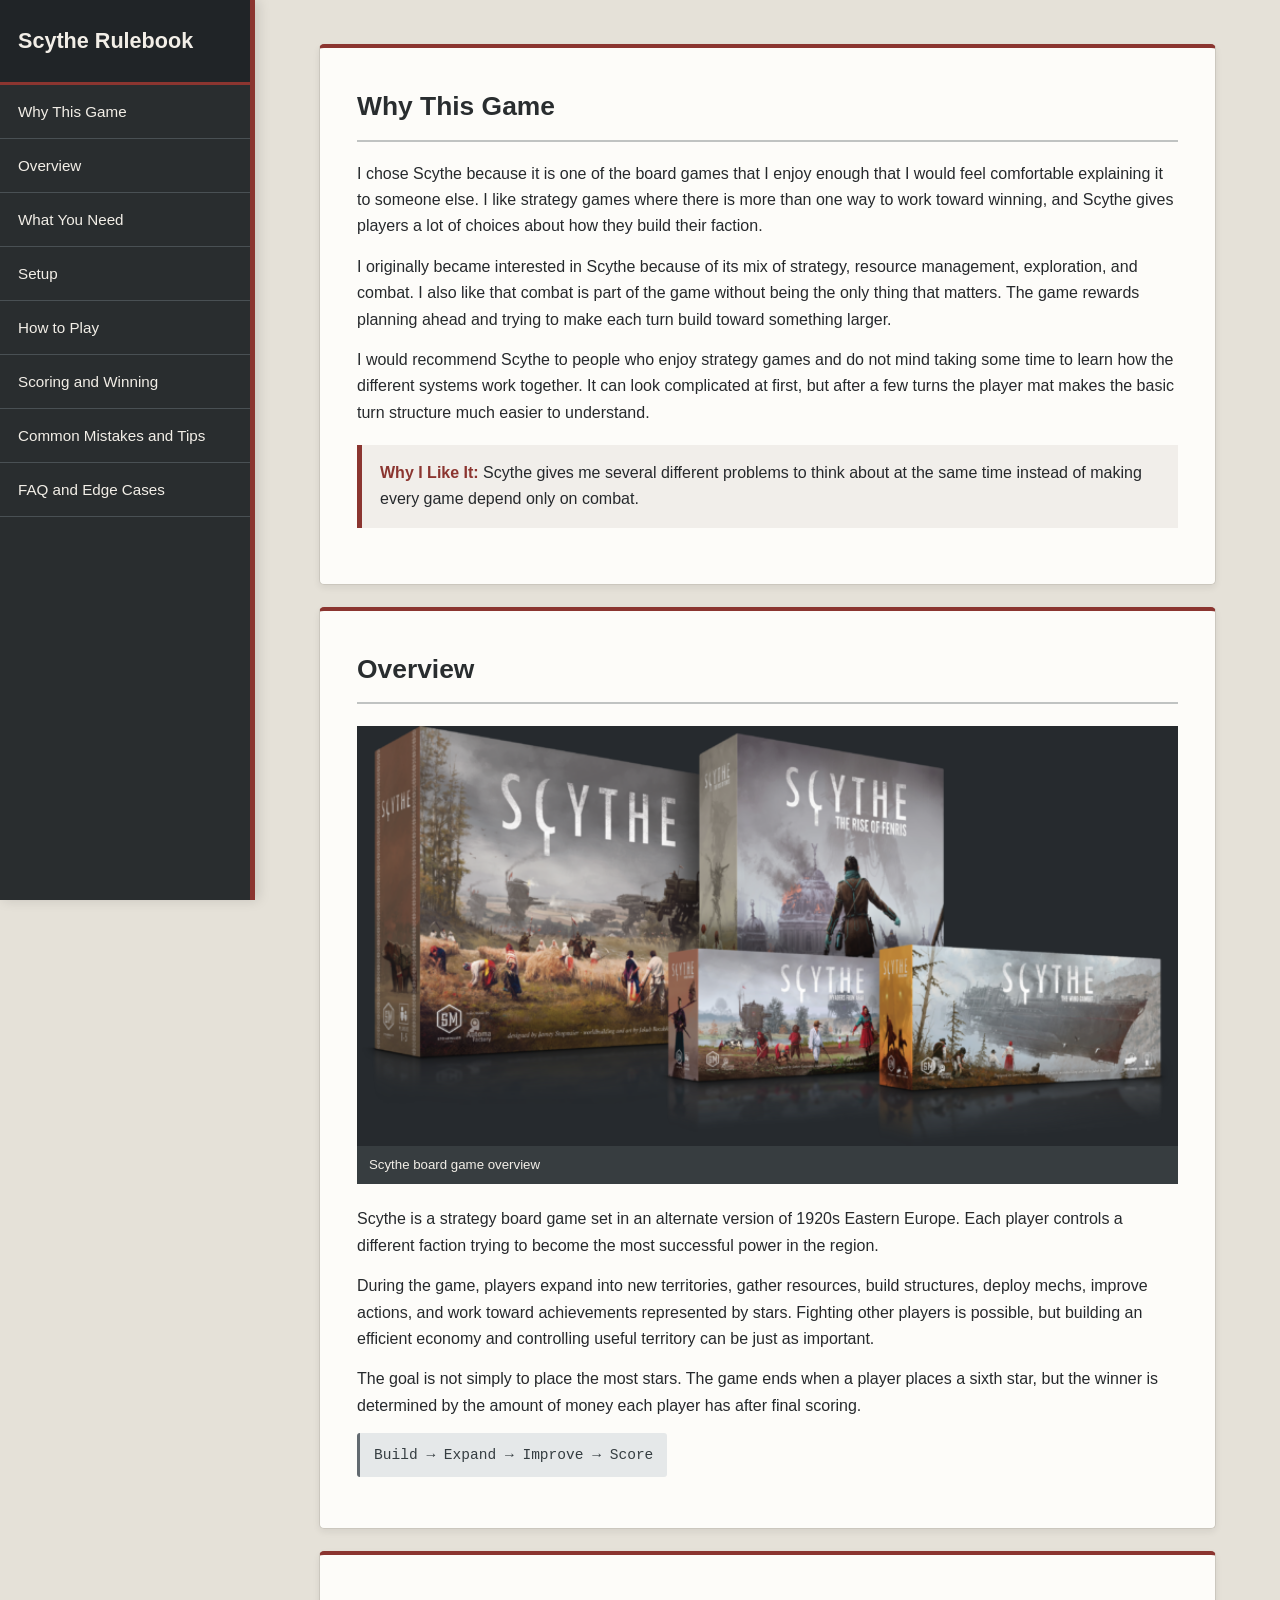
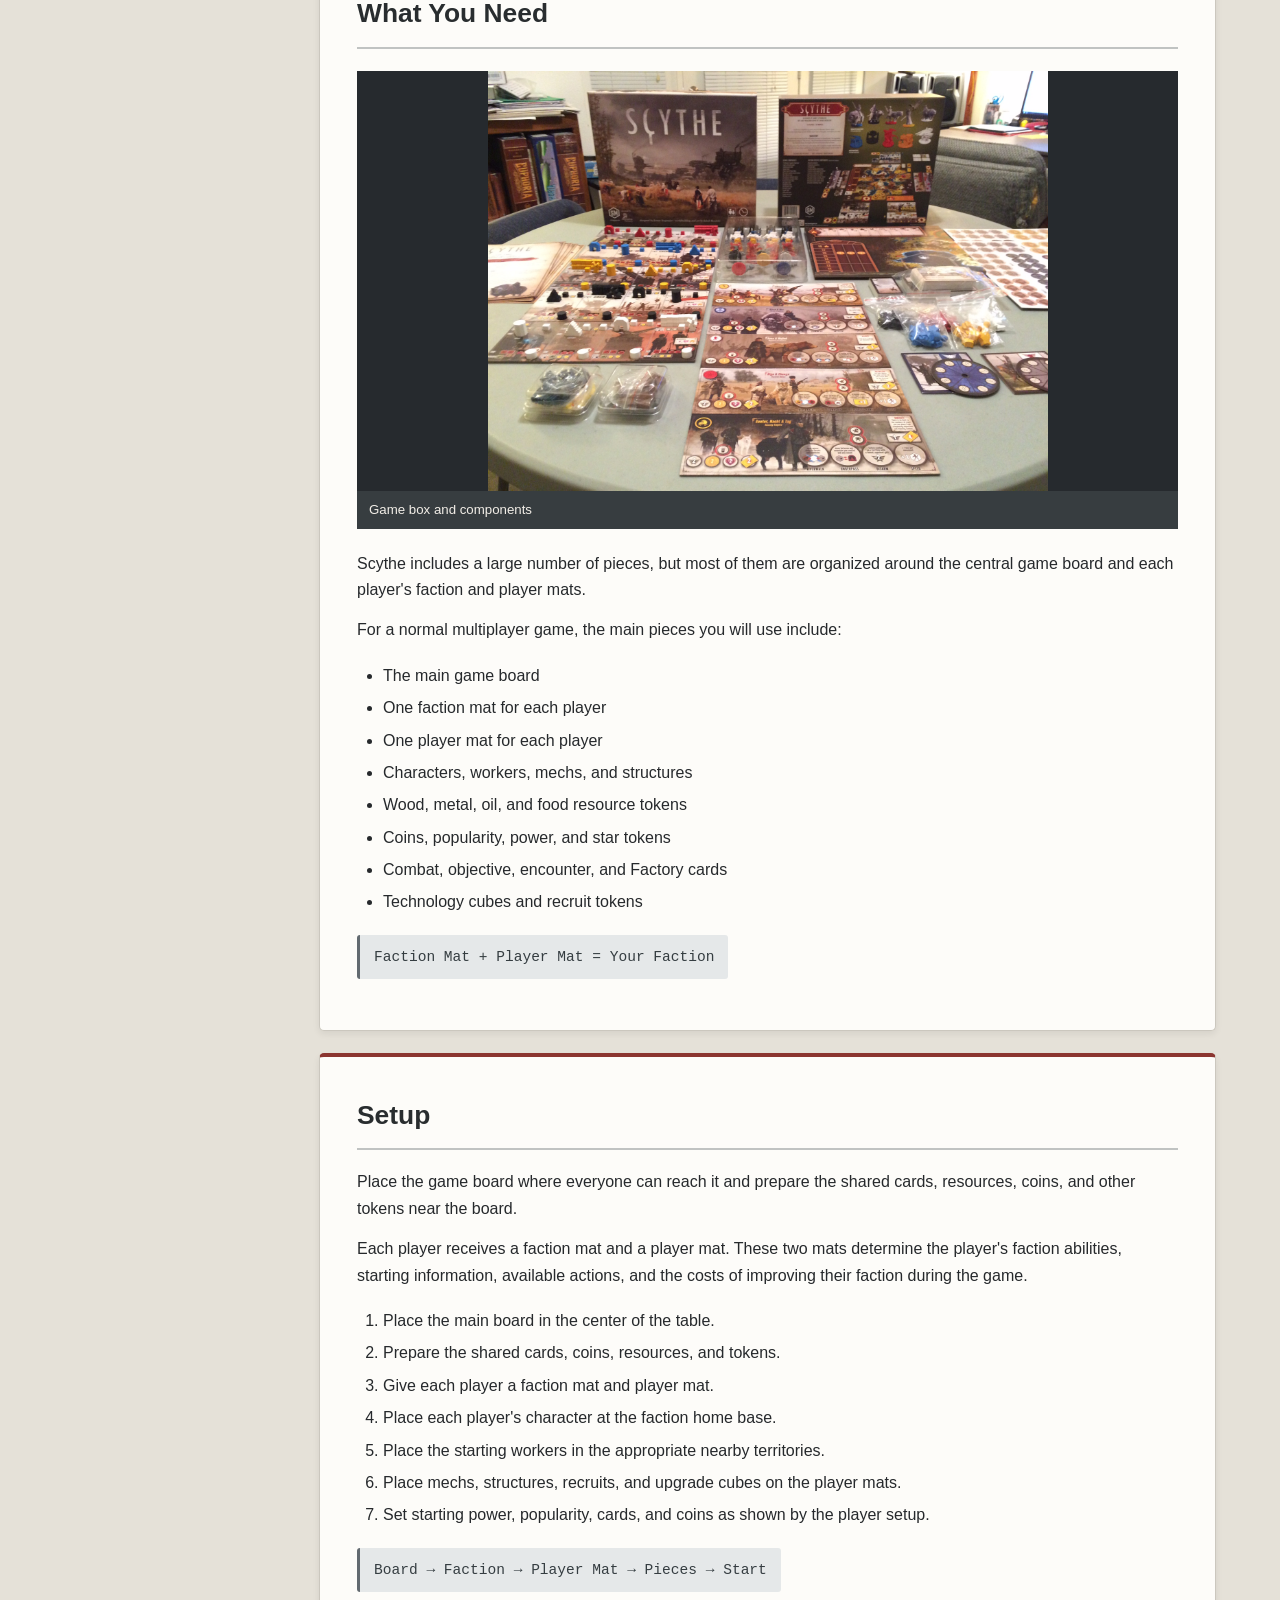
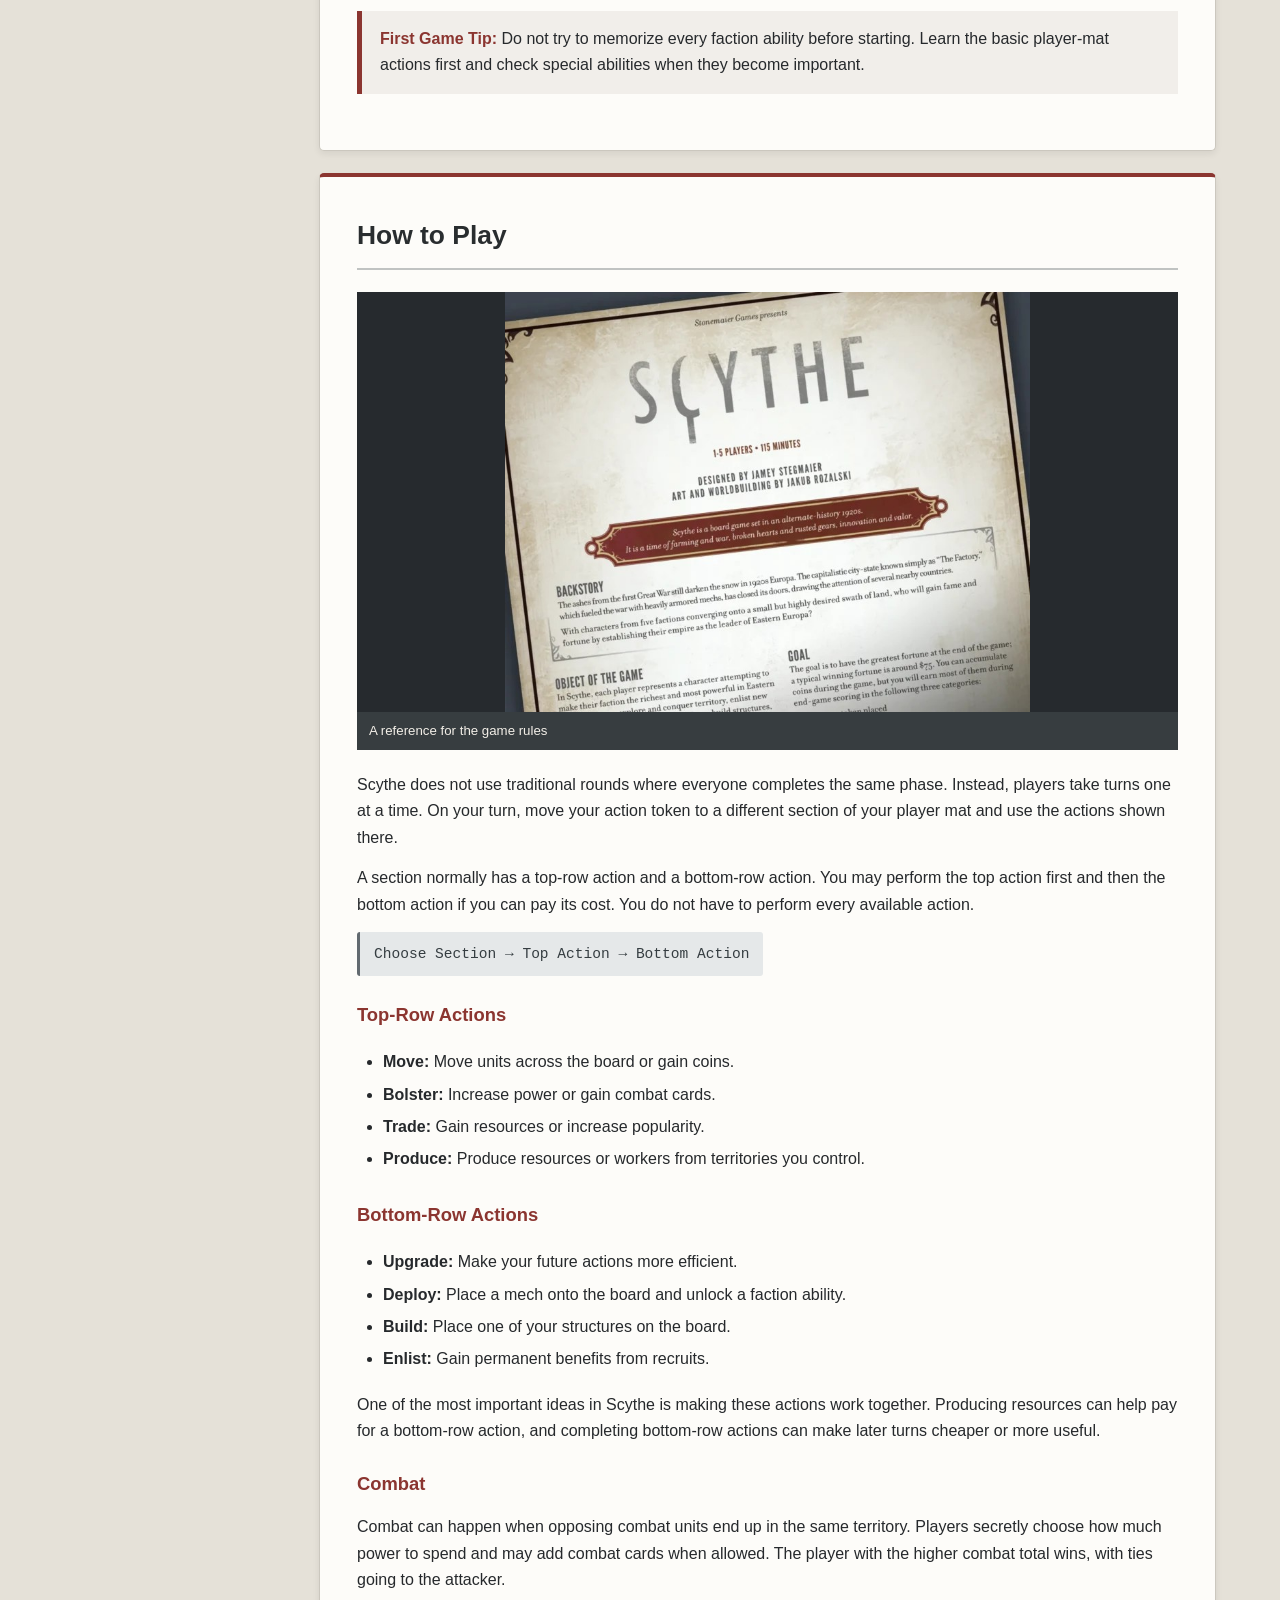
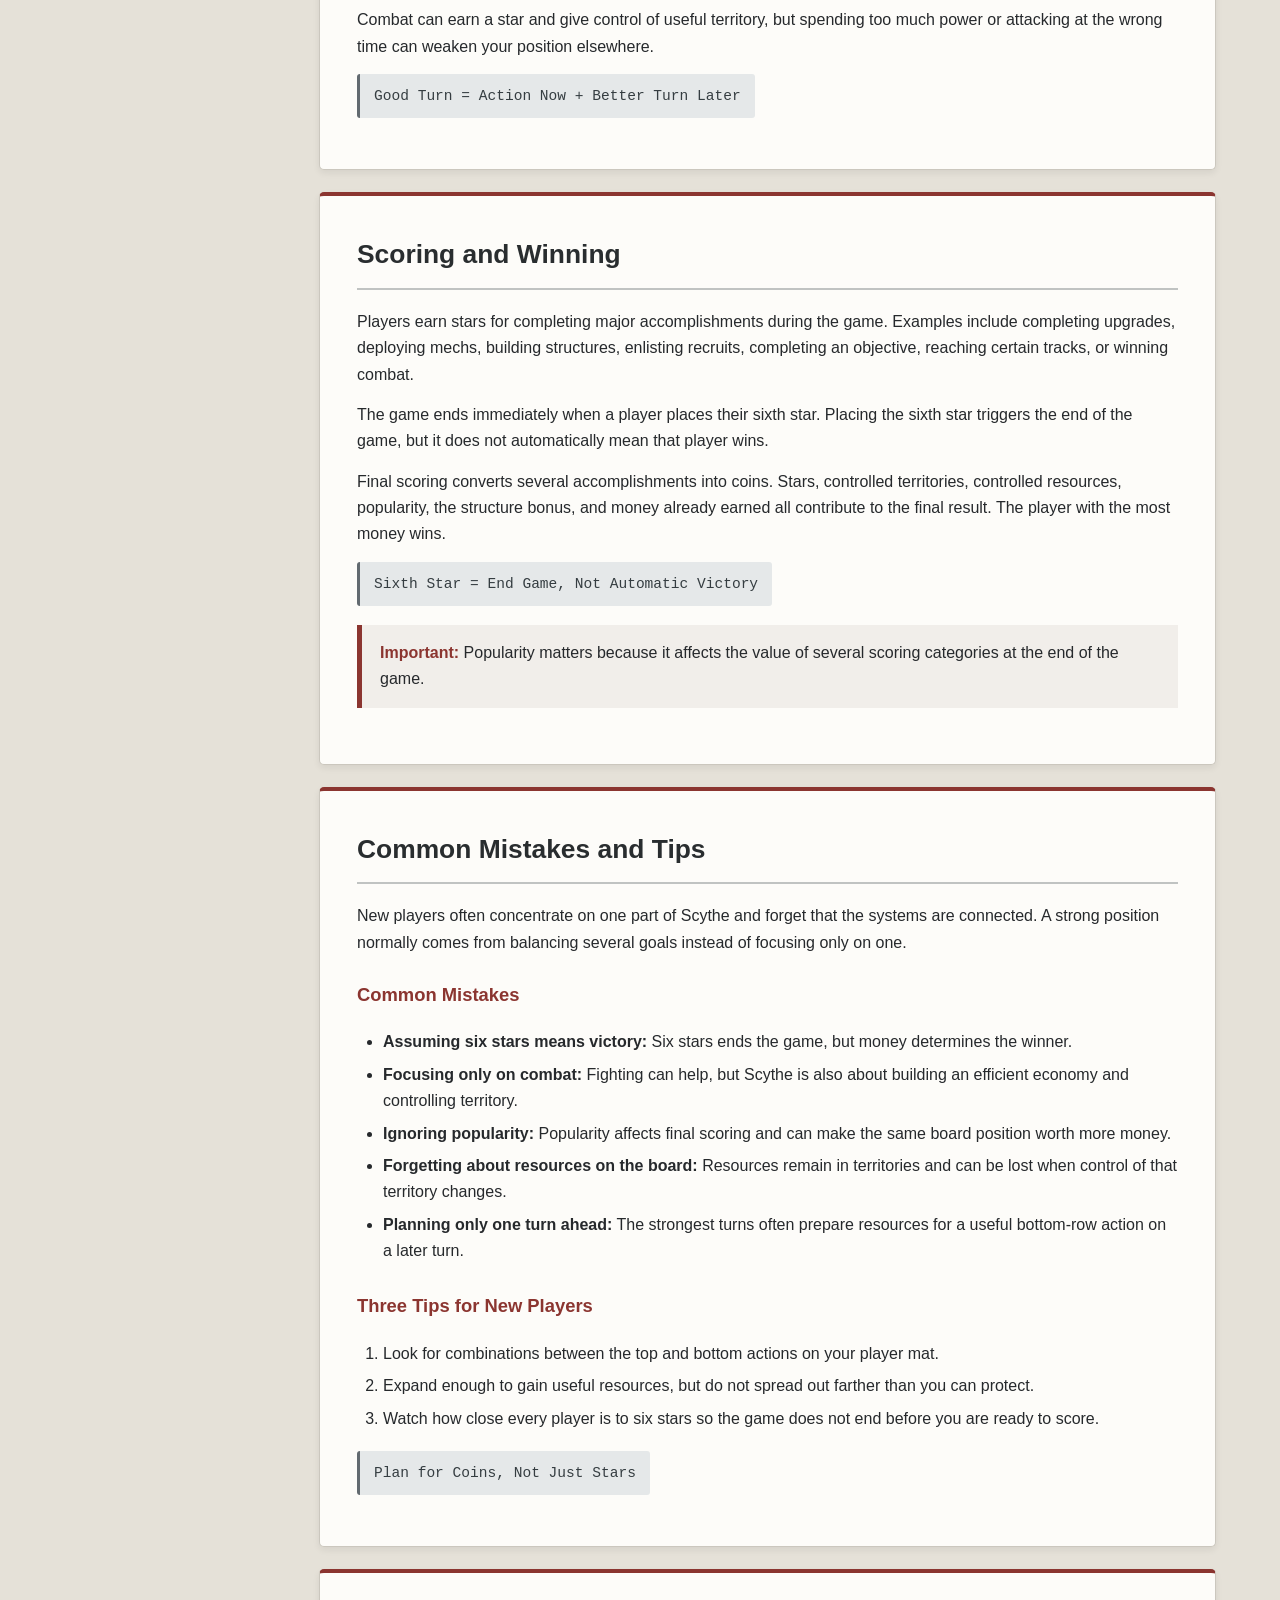
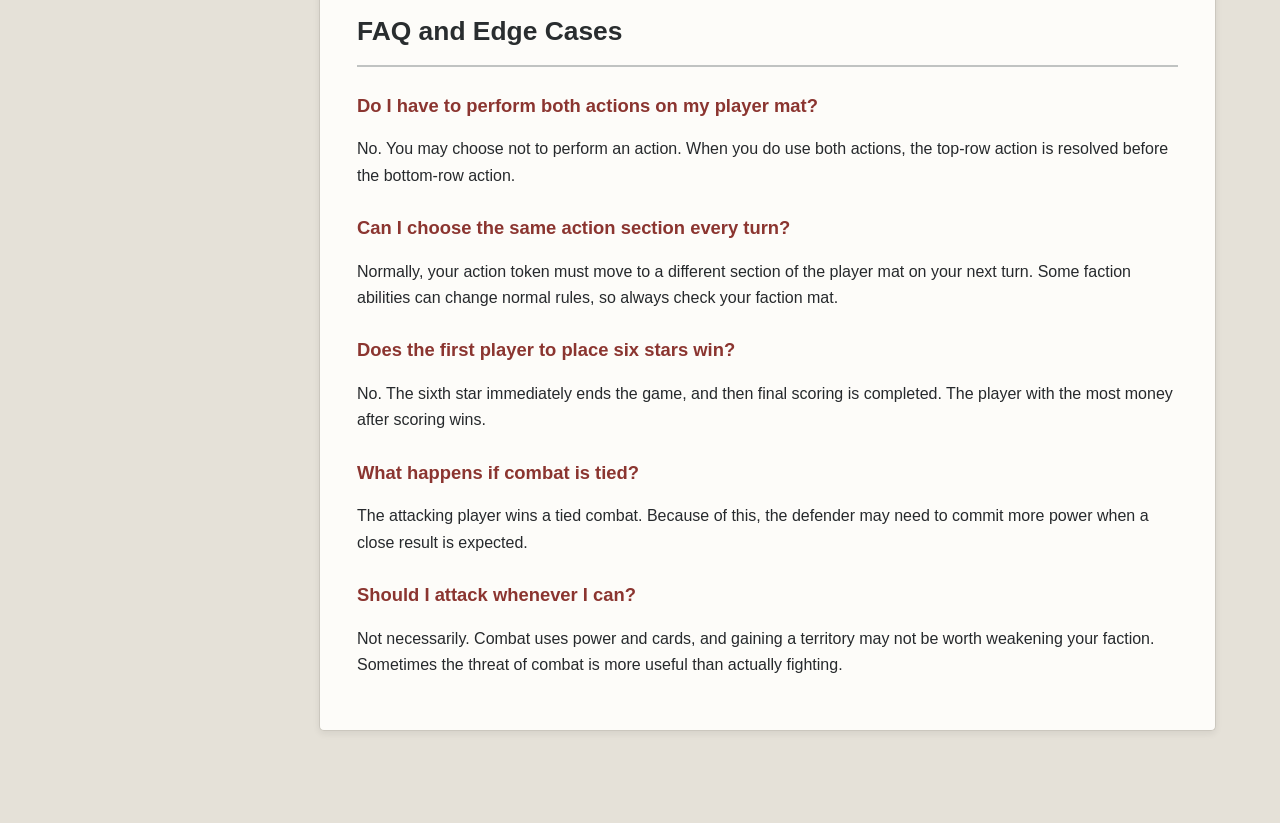
==== commit 67de6aa9: "Restore original Scythe documentation page and show uploaded photos" ====
--- a/project4-technical-docs/index.html
+++ b/project4-technical-docs/index.html
@@ -1,91 +1,500 @@
-<!doctype html>
+<!DOCTYPE html>
 <html lang="en">
+
 <head>
-  <meta charset="utf-8">
-  <meta name="viewport" content="width=device-width, initial-scale=1">
-  <meta name="description" content="A student-created, beginner-friendly technical guide to playing the board game Scythe.">
-  <title>How to Play Scythe | INF 250 Project 4</title>
-  <link rel="stylesheet" href="styles.css">
-  <script src="media.js" defer></script>
+    <meta charset="UTF-8">
+    <meta name="viewport" content="width=device-width, initial-scale=1.0">
+
+    <title>How to Play Scythe</title>
+
+    <link rel="stylesheet" href="styles.css">
 </head>
+
 <body>
-  <a class="skip-link" href="#main-doc">Skip to guide</a>
-  <nav id="navbar" aria-label="Scythe documentation sections">
-    <header><small>FIELD MANUAL / 04</small><span>SCYTHE</span><strong>Rulebook Companion</strong></header>
-    <a class="back-link" href="../">← Back to INF 250 projects</a>
-    <p class="nav-heading">Contents</p>
-    <a class="nav-link" href="#Why_This_Game">Why This Game</a>
-    <a class="nav-link" href="#Overview">Overview</a>
-    <a class="nav-link" href="#What_You_Need">What You Need</a>
-    <a class="nav-link" href="#Setup">Setup</a>
-    <a class="nav-link" href="#How_to_Play">How to Play</a>
-    <a class="nav-link" href="#Scoring_and_Winning">Scoring and Winning</a>
-    <a class="nav-link" href="#Common_Mistakes_and_Tips">Common Mistakes and Tips</a>
-    <a class="nav-link" href="#FAQ_and_Edge_Cases">FAQ and Edge Cases</a>
-    <p class="nav-note">A student learning resource, not a replacement for the official game rules.</p>
-  </nav>
-  <main id="main-doc">
-    <div class="page-top"><p>INTRODUCTION TO WEB DEVELOPMENT / TECHNICAL DOCUMENTATION</p><span>PROJECT 04</span></div>
-    <div class="hero"><span class="overline">A STRATEGY GAME FIELD GUIDE</span><h1>How to Play <em>Scythe</em></h1><p>Build an engine. Expand your influence. Choose when to fight and when to hold back. This guide turns a complex-looking tabletop game into clear, manageable steps.</p><div class="hero-meta"><span>Strategy</span><span>Resource management</span><span>Area control</span></div></div>
-    <figure class="image-shell wide"><img src="images/3d-scythe-combo-768x398.png" alt="Scythe board game components arranged on a table" loading="lazy"><div class="image-fallback" aria-hidden="true"><b>HERO IMAGE</b><span>Upload images/3d-scythe-combo-768x398.png</span></div><figcaption>Scythe game components used for this guide.</figcaption></figure>
-
-    <section class="main-section" id="Why_This_Game"><header>Why This Game</header><div class="rule"></div>
-      <p>I chose Scythe because it is one of the board games I enjoy enough to explain to someone who has never played it. I like strategy games that offer more than one way to work toward victory. In Scythe, you can focus on building your economy, spreading across the map, upgrading your abilities, or deciding when combat is worth the risk. The resource-management side of the game makes every decision feel connected to your next turn. Combat matters, but winning does not simply mean defeating everyone else. I also enjoy the alternate-history artwork and the way each faction plays a little differently. It is the kind of game that rewards learning from your mistakes, which makes it a good subject for a step-by-step guide.</p>
-      <aside class="callout"><strong>Why I recommend it</strong><p>For someone who likes planning ahead and adjusting to changing situations, Scythe provides interesting choices from the first turn to the final score.</p></aside>
-    </section>
-
-    <section class="main-section" id="Overview"><header>Overview</header><div class="rule"></div>
-      <p>Scythe is an engine-building strategy board game set in an alternate 1920s version of Eastern Europe. Each player controls a faction, manages workers and resources, and competes to gain territory, achievements, and coins.</p>
-      <p>You take one top-row action on your player mat each turn and may then take the corresponding bottom-row action if you can afford it. Different player mats make familiar actions work differently, so there is no single perfect strategy for every game.</p>
-      <div class="stat-grid"><div><span class="stat">01</span><b>Choose an action</b><p>Use a different top-row section than the one you used last turn.</p></div><div><span class="stat">02</span><b>Build your engine</b><p>Gather resources, produce, trade, recruit, upgrade, or deploy mechs.</p></div><div><span class="stat">03</span><b>Earn stars and coins</b><p>Progress toward the endgame while managing popularity and territory.</p></div></div>
-    </section>
-
-    <section class="main-section" id="What_You_Need"><header>What You Need</header><div class="rule"></div>
-      <p>Before starting, organize the components. The base game includes a central game board, faction and player mats, wooden pieces, plastic miniatures, cards, coins, and resource tokens. Keep the official rulebook close by for exact setup values and faction-specific exceptions.</p>
-      <ul><li>One game board and the components for the number of players.</li><li>One faction mat and one player mat per player.</li><li>Each player's character, workers, mechs, markers, and structures.</li><li>Resources, coins, combat cards, and encounter/objective cards.</li><li>Popularity, power, and achievement (star) tracks.</li></ul>
-      <figure class="image-shell"><img src="images/Scythe-Box-open.jpg" alt="An opened copy of the Scythe board game and its components" loading="lazy"><div class="image-fallback" aria-hidden="true"><b>COMPONENT PHOTO</b><span>Upload images/Scythe-Box-open.jpg</span></div><figcaption>The game box and some of its components.</figcaption></figure>
-      <p class="inline-key">Quick reference: <code>Board → Faction Mat → Player Mat → Pieces → Start</code></p>
-    </section>
-
-    <section class="main-section" id="Setup"><header>Setup</header><div class="rule"></div>
-      <p>Use the official setup instructions to determine which faction and player mat each person receives, which cards to draw, and where everyone begins. This overview gives new players a reliable order for getting ready.</p>
-      <ol><li>Place the game board in the middle of the table. Sort coins, resources, encounter tokens, and other shared pieces within reach.</li><li>Give each player a faction mat and a player mat, following the base-game rules for allowed combinations and player count.</li><li>Put each player's character and workers in the indicated starting positions and place unused pieces on the matching spaces of their mats.</li><li>Set starting power, popularity, coins, and cards using the values shown for that player.</li><li>Prepare the decks and shared tracks, determine turn order, and explain how action selection works.</li></ol>
-      <p class="inline-key">Setup checklist: <code>shared board</code> + <code>player mats</code> + <code>starting pieces</code> + <code>cards and tracks</code>.</p>
-      <aside class="callout"><strong>First-game tip</strong><p>Don't try to memorize every faction ability before the first turn. Start with the basic actions; check special abilities when they become relevant.</p></aside>
-    </section>
-
-    <section class="main-section" id="How_to_Play"><header>How to Play</header><div class="rule"></div>
-      <p>Scythe turns are built around four columns on your player mat. Move your action token to a new column, resolve its top-row action, and optionally resolve the bottom-row action in that same column if you can pay the cost.</p>
-      <div class="steps"><article><span>1</span><div><h3>Pick a new action column</h3><p>You generally cannot select the column used on your immediately previous turn. Look ahead to the actions you may want next.</p></div></article><article><span>2</span><div><h3>Use the top-row action</h3><p>Common options include moving units, producing resources, trading, or bolstering your faction.</p></div></article><article><span>3</span><div><h3>Consider the bottom-row action</h3><p>Spend the listed resources to upgrade, deploy, build, or enlist, based on your player mat. If you cannot pay, skip it.</p></div></article><article><span>4</span><div><h3>Check objectives and positions</h3><p>Track stars, popularity, power, resources, and which territories you control before the next turn.</p></div></article></div>
-      <p class="inline-key">Turn pattern: <code>New column → top action → optional bottom action → next player</code></p>
-      <figure class="image-shell"><img src="images/ScytheRules.jpg" alt="Reference material showing Scythe rules or player mats" loading="lazy"><div class="image-fallback" aria-hidden="true"><b>RULES REFERENCE</b><span>Upload images/ScytheRules.jpg</span></div><figcaption>A reference for learning how the game works.</figcaption></figure>
-      <p>Combat uses secretly committed power and combat cards. Both sides reveal their chosen strength at the same time; the higher total wins, and ties favor the attacker. Because power is limited and a battle may affect popularity, a fight should support your larger plan.</p>
-    </section>
-
-    <section class="main-section" id="Scoring_and_Winning"><header>Scoring and Winning</header><div class="rule"></div>
-      <p>The game ends as soon as a player places their sixth star. That player starts the endgame, but does not automatically win. After the end is triggered, players calculate their final wealth in coins.</p>
-      <p>Final scoring includes coins already held plus rewards for placed stars, controlled territories, and certain resources. Popularity determines which scoring tier is used, making it useful even if it does not immediately generate coins. The player with the highest final coin total wins.</p>
-      <div class="score-strip"><span>6 stars <b>trigger</b> the end</span><span>Popularity <b>changes</b> scoring</span><span>Most coins <b>wins</b></span></div>
-      <p class="inline-key">Remember: <code>sixth star ≠ automatic victory</code>. Check the printed scoring chart and any applicable structure bonus.</p>
-    </section>
-
-    <section class="main-section" id="Common_Mistakes_and_Tips"><header>Common Mistakes and Tips</header><div class="rule"></div>
-      <p>New players often spend more time thinking about combat than about how their economy works. These habits help keep early turns focused:</p>
-      <ul class="tip-list"><li><strong>Repeating a column:</strong> You generally must choose a different section from the previous turn. Plan a two-turn sequence, not just one move.</li><li><strong>Forgetting the second action:</strong> A bottom-row action can turn a routine turn into real progress. Check the cost before moving on.</li><li><strong>Ignoring popularity:</strong> A good star total may score less than expected if your popularity stays low.</li><li><strong>Overcommitting to combat:</strong> Fighting for every territory can drain power that would help you score elsewhere.</li><li><strong>Spreading workers too early:</strong> Produce what you can use and keep the resource costs on your mat in mind.</li></ul>
-      <aside class="callout"><strong>A useful habit</strong><p>At the start of each turn, ask: "Which action helps my next two turns—not just this one?"</p></aside>
-    </section>
-
-    <section class="main-section" id="FAQ_and_Edge_Cases"><header>FAQ and Edge Cases</header><div class="rule"></div>
-      <p>These questions cover situations that often interrupt a first game. When a faction power or expansion changes the normal rule, consult that rulebook for the specific exception.</p>
-      <details><summary>Can I use the same action column on consecutive turns?</summary><p>Normally no. Move your action token to a different column on your next turn. Check specific special abilities for any exceptions.</p></details>
-      <details><summary>Do I have to take both actions in my chosen column?</summary><p>No. You can take the top-row action and skip the bottom-row action if you lack resources or prefer not to pay its cost.</p></details>
-      <details><summary>Does placing the sixth star mean I win?</summary><p>No. It ends the game immediately, and then everyone scores. A different player can have the most coins after scoring.</p></details>
-      <details><summary>What happens when combat totals are tied?</summary><p>When both sides reveal equal total combat strength, the attacker wins the battle under the base rules.</p></details>
-      <details><summary>Can I use this guide instead of the rulebook?</summary><p>Use this as a first-play companion, then consult the official rulebook for precise movement, encounters, combat details, faction abilities, and scoring exceptions.</p></details>
-      <p class="source-note">Game credit: <cite>Scythe</cite> is designed by Jamey Stegmaier and published by Stonemaier Games. This unofficial page was prepared for an INF 250 class assignment.</p>
-      <a class="bottom-link" href="../">← Return to course projects</a>
-    </section>
-    <footer>INF 250 · Technical Documentation Project 4 · Student-created educational guide</footer>
-  </main>
+    <a class="skip-link" href="#main-doc">Skip to the guide</a>
+
+    <!-- Navigation -->
+
+    <nav id="navbar">
+
+        <header>Scythe Rulebook</header>
+
+        <a class="nav-link" href="#Why_This_Game">
+            Why This Game
+        </a>
+
+        <a class="nav-link" href="#Overview">
+            Overview
+        </a>
+
+        <a class="nav-link" href="#What_You_Need">
+            What You Need
+        </a>
+
+        <a class="nav-link" href="#Setup">
+            Setup
+        </a>
+
+        <a class="nav-link" href="#How_to_Play">
+            How to Play
+        </a>
+
+        <a class="nav-link" href="#Scoring_and_Winning">
+            Scoring and Winning
+        </a>
+
+        <a class="nav-link" href="#Common_Mistakes_and_Tips">
+            Common Mistakes and Tips
+        </a>
+
+        <a class="nav-link" href="#FAQ_and_Edge_Cases">
+            FAQ and Edge Cases
+        </a>
+
+    </nav>
+
+
+    <!-- Main Documentation -->
+
+    <main id="main-doc">
+
+
+        <!-- =====================================
+             WHY THIS GAME
+             ===================================== -->
+
+        <section class="main-section" id="Why_This_Game">
+
+            <header>Why This Game</header>
+
+            <p>
+                I chose Scythe because it is one of the board games that I
+                enjoy enough that I would feel comfortable explaining it to
+                someone else. I like strategy games where there is more than
+                one way to work toward winning, and Scythe gives players a lot
+                of choices about how they build their faction.
+            </p>
+
+            <p>
+                I originally became interested in Scythe because of its mix of
+                strategy, resource management, exploration, and combat. I also
+                like that combat is part of the game without being the only
+                thing that matters. The game rewards planning ahead and trying
+                to make each turn build toward something larger.
+            </p>
+
+            <p>
+                I would recommend Scythe to people who enjoy strategy games and
+                do not mind taking some time to learn how the different systems
+                work together. It can look complicated at first, but after a
+                few turns the player mat makes the basic turn structure much
+                easier to understand.
+            </p>
+
+            <div class="tip-box">
+                <strong>Why I Like It:</strong>
+                Scythe gives me several different problems to think about at
+                the same time instead of making every game depend only on
+                combat.
+            </div>
+
+        </section>
+
+
+        <!-- =====================================
+             OVERVIEW
+             ===================================== -->
+
+        <section class="main-section" id="Overview">
+
+            <header>Overview</header>
+            <figure class="game-image">
+                <img src="images/3d-scythe-combo-768x398.png" alt="Scythe board game artwork and components">
+                <figcaption>Scythe board game overview</figcaption>
+            </figure>
+
+
+            <p>
+                Scythe is a strategy board game set in an alternate version of
+                1920s Eastern Europe. Each player controls a different faction
+                trying to become the most successful power in the region.
+            </p>
+
+            <p>
+                During the game, players expand into new territories, gather
+                resources, build structures, deploy mechs, improve actions, and
+                work toward achievements represented by stars. Fighting other
+                players is possible, but building an efficient economy and
+                controlling useful territory can be just as important.
+            </p>
+
+            <p>
+                The goal is not simply to place the most stars. The game ends
+                when a player places a sixth star, but the winner is determined
+                by the amount of money each player has after final scoring.
+            </p>
+
+            <code>Build → Expand → Improve → Score</code>
+
+        </section>
+
+
+        <!-- =====================================
+             WHAT YOU NEED
+             ===================================== -->
+
+        <section class="main-section" id="What_You_Need">
+
+            <header>What You Need</header>
+            <figure class="game-image">
+                <img src="images/Scythe-Box-open.jpg" alt="Open Scythe game box and components">
+                <figcaption>Game box and components</figcaption>
+            </figure>
+
+
+            <p>
+                Scythe includes a large number of pieces, but most of them are
+                organized around the central game board and each player's
+                faction and player mats.
+            </p>
+
+            <p>
+                For a normal multiplayer game, the main pieces you will use
+                include:
+            </p>
+
+            <ul>
+                <li>The main game board</li>
+                <li>One faction mat for each player</li>
+                <li>One player mat for each player</li>
+                <li>Characters, workers, mechs, and structures</li>
+                <li>Wood, metal, oil, and food resource tokens</li>
+                <li>Coins, popularity, power, and star tokens</li>
+                <li>Combat, objective, encounter, and Factory cards</li>
+                <li>Technology cubes and recruit tokens</li>
+            </ul>
+
+            <code>Faction Mat + Player Mat = Your Faction</code>
+
+        </section>
+
+
+        <!-- =====================================
+             SETUP
+             ===================================== -->
+
+        <section class="main-section" id="Setup">
+
+            <header>Setup</header>
+
+            <p>
+                Place the game board where everyone can reach it and prepare
+                the shared cards, resources, coins, and other tokens near the
+                board.
+            </p>
+
+            <p>
+                Each player receives a faction mat and a player mat. These two
+                mats determine the player's faction abilities, starting
+                information, available actions, and the costs of improving
+                their faction during the game.
+            </p>
+
+            <ol>
+                <li>Place the main board in the center of the table.</li>
+                <li>Prepare the shared cards, coins, resources, and tokens.</li>
+                <li>Give each player a faction mat and player mat.</li>
+                <li>Place each player's character at the faction home base.</li>
+                <li>Place the starting workers in the appropriate nearby territories.</li>
+                <li>Place mechs, structures, recruits, and upgrade cubes on the player mats.</li>
+                <li>Set starting power, popularity, cards, and coins as shown by the player setup.</li>
+            </ol>
+
+            <code>Board → Faction → Player Mat → Pieces → Start</code>
+
+            <div class="tip-box">
+                <strong>First Game Tip:</strong>
+                Do not try to memorize every faction ability before starting.
+                Learn the basic player-mat actions first and check special
+                abilities when they become important.
+            </div>
+
+        </section>
+
+
+        <!-- =====================================
+             HOW TO PLAY
+             ===================================== -->
+
+        <section class="main-section" id="How_to_Play">
+
+            <header>How to Play</header>
+            <figure class="game-image">
+                <img src="images/ScytheRules.jpg" alt="Scythe rules reference">
+                <figcaption>A reference for the game rules</figcaption>
+            </figure>
+
+
+            <p>
+                Scythe does not use traditional rounds where everyone completes
+                the same phase. Instead, players take turns one at a time.
+                On your turn, move your action token to a different section of
+                your player mat and use the actions shown there.
+            </p>
+
+            <p>
+                A section normally has a top-row action and a bottom-row action.
+                You may perform the top action first and then the bottom action
+                if you can pay its cost. You do not have to perform every
+                available action.
+            </p>
+
+            <code>Choose Section → Top Action → Bottom Action</code>
+
+            <h2>Top-Row Actions</h2>
+
+            <ul>
+                <li>
+                    <strong>Move:</strong>
+                    Move units across the board or gain coins.
+                </li>
+
+                <li>
+                    <strong>Bolster:</strong>
+                    Increase power or gain combat cards.
+                </li>
+
+                <li>
+                    <strong>Trade:</strong>
+                    Gain resources or increase popularity.
+                </li>
+
+                <li>
+                    <strong>Produce:</strong>
+                    Produce resources or workers from territories you control.
+                </li>
+            </ul>
+
+            <h2>Bottom-Row Actions</h2>
+
+            <ul>
+                <li>
+                    <strong>Upgrade:</strong>
+                    Make your future actions more efficient.
+                </li>
+
+                <li>
+                    <strong>Deploy:</strong>
+                    Place a mech onto the board and unlock a faction ability.
+                </li>
+
+                <li>
+                    <strong>Build:</strong>
+                    Place one of your structures on the board.
+                </li>
+
+                <li>
+                    <strong>Enlist:</strong>
+                    Gain permanent benefits from recruits.
+                </li>
+            </ul>
+
+            <p>
+                One of the most important ideas in Scythe is making these
+                actions work together. Producing resources can help pay for a
+                bottom-row action, and completing bottom-row actions can make
+                later turns cheaper or more useful.
+            </p>
+
+            <h2>Combat</h2>
+
+            <p>
+                Combat can happen when opposing combat units end up in the same
+                territory. Players secretly choose how much power to spend and
+                may add combat cards when allowed. The player with the higher
+                combat total wins, with ties going to the attacker.
+            </p>
+
+            <p>
+                Combat can earn a star and give control of useful territory,
+                but spending too much power or attacking at the wrong time can
+                weaken your position elsewhere.
+            </p>
+
+            <code>Good Turn = Action Now + Better Turn Later</code>
+
+        </section>
+
+
+        <!-- =====================================
+             SCORING AND WINNING
+             ===================================== -->
+
+        <section class="main-section" id="Scoring_and_Winning">
+
+            <header>Scoring and Winning</header>
+
+            <p>
+                Players earn stars for completing major accomplishments during
+                the game. Examples include completing upgrades, deploying
+                mechs, building structures, enlisting recruits, completing an
+                objective, reaching certain tracks, or winning combat.
+            </p>
+
+            <p>
+                The game ends immediately when a player places their sixth
+                star. Placing the sixth star triggers the end of the game, but
+                it does not automatically mean that player wins.
+            </p>
+
+            <p>
+                Final scoring converts several accomplishments into coins.
+                Stars, controlled territories, controlled resources, popularity,
+                the structure bonus, and money already earned all contribute to
+                the final result. The player with the most money wins.
+            </p>
+
+            <code>Sixth Star = End Game, Not Automatic Victory</code>
+
+            <div class="tip-box">
+                <strong>Important:</strong>
+                Popularity matters because it affects the value of several
+                scoring categories at the end of the game.
+            </div>
+
+        </section>
+
+
+        <!-- =====================================
+             COMMON MISTAKES AND TIPS
+             ===================================== -->
+
+        <section
+            class="main-section"
+            id="Common_Mistakes_and_Tips">
+
+            <header>Common Mistakes and Tips</header>
+
+            <p>
+                New players often concentrate on one part of Scythe and forget
+                that the systems are connected. A strong position normally
+                comes from balancing several goals instead of focusing only on
+                one.
+            </p>
+
+            <h2>Common Mistakes</h2>
+
+            <ul>
+                <li>
+                    <strong>Assuming six stars means victory:</strong>
+                    Six stars ends the game, but money determines the winner.
+                </li>
+
+                <li>
+                    <strong>Focusing only on combat:</strong>
+                    Fighting can help, but Scythe is also about building an
+                    efficient economy and controlling territory.
+                </li>
+
+                <li>
+                    <strong>Ignoring popularity:</strong>
+                    Popularity affects final scoring and can make the same
+                    board position worth more money.
+                </li>
+
+                <li>
+                    <strong>Forgetting about resources on the board:</strong>
+                    Resources remain in territories and can be lost when
+                    control of that territory changes.
+                </li>
+
+                <li>
+                    <strong>Planning only one turn ahead:</strong>
+                    The strongest turns often prepare resources for a useful
+                    bottom-row action on a later turn.
+                </li>
+            </ul>
+
+            <h2>Three Tips for New Players</h2>
+
+            <ol>
+                <li>
+                    Look for combinations between the top and bottom actions on
+                    your player mat.
+                </li>
+
+                <li>
+                    Expand enough to gain useful resources, but do not spread
+                    out farther than you can protect.
+                </li>
+
+                <li>
+                    Watch how close every player is to six stars so the game
+                    does not end before you are ready to score.
+                </li>
+            </ol>
+
+            <code>Plan for Coins, Not Just Stars</code>
+
+        </section>
+
+
+        <!-- =====================================
+             FAQ AND EDGE CASES
+             ===================================== -->
+
+        <section class="main-section" id="FAQ_and_Edge_Cases">
+
+            <header>FAQ and Edge Cases</header>
+
+            <h2>Do I have to perform both actions on my player mat?</h2>
+
+            <p>
+                No. You may choose not to perform an action. When you do use
+                both actions, the top-row action is resolved before the
+                bottom-row action.
+            </p>
+
+
+            <h2>Can I choose the same action section every turn?</h2>
+
+            <p>
+                Normally, your action token must move to a different section of
+                the player mat on your next turn. Some faction abilities can
+                change normal rules, so always check your faction mat.
+            </p>
+
+
+            <h2>Does the first player to place six stars win?</h2>
+
+            <p>
+                No. The sixth star immediately ends the game, and then final
+                scoring is completed. The player with the most money after
+                scoring wins.
+            </p>
+
+
+            <h2>What happens if combat is tied?</h2>
+
+            <p>
+                The attacking player wins a tied combat. Because of this, the
+                defender may need to commit more power when a close result is
+                expected.
+            </p>
+
+
+            <h2>Should I attack whenever I can?</h2>
+
+            <p>
+                Not necessarily. Combat uses power and cards, and gaining a
+                territory may not be worth weakening your faction. Sometimes
+                the threat of combat is more useful than actually fighting.
+            </p>
+
+        </section>
+
+    </main>
+
 </body>
-</html>
+
+</html>
--- a/project4-technical-docs/styles.css
+++ b/project4-technical-docs/styles.css
@@ -1 +1,34 @@
-:root{--bg:#eee9df;--paper:#f8f5ee;--ink:#262a2c;--red:#9d3b3e;--mute:#605f5a;--rule:#d2cabc;--dark:#24292d}*{box-sizing:border-box}html{scroll-behavior:smooth}body{margin:0;background:var(--bg);color:var(--ink);font:16px/1.75 system-ui,-apple-system,"Segoe UI",sans-serif}a{color:inherit}#navbar{position:fixed;inset:0 auto 0 0;overflow-y:auto;width:262px;background:#22292c;color:#f2eee6;border-right:5px solid var(--red);padding:26px 17px;display:flex;flex-direction:column;gap:3px}#navbar header{display:flex;flex-direction:column;gap:4px;margin:4px 10px 19px;padding-bottom:24px;border-bottom:1px solid #596067}#navbar header small{font-size:.65rem;color:#e0aa9a;font-weight:700;letter-spacing:.2em}#navbar header span{font:700 2.5rem/.97 Georgia,serif;letter-spacing:.09em}#navbar header strong{font-size:.85rem;font-weight:500;color:#c4cac9}.nav-heading{font-size:.65rem;font-weight:800;letter-spacing:.18em;color:#d5b2a4;margin:17px 11px 7px;text-transform:uppercase}#navbar .nav-link{border-radius:6px;padding:9px 12px;color:#e2e4e0;font-size:.86rem;text-decoration:none;border-left:3px solid transparent}#navbar .nav-link:hover,#navbar .nav-link:focus-visible{background:#374042;color:white;border-left-color:#db9f9e}.back-link{display:inline-block;font-size:.79rem;color:#e0c3ae;text-decoration:none;margin:0 10px}.nav-note{margin:27px 10px 10px;font-size:.73rem;color:#b5b8b5}.skip-link{position:absolute;left:-9999px;z-index:999;background:#fff;padding:9px}.skip-link:focus{left:10px;top:10px}#main-doc{margin-left:262px;padding:0 5vw;background:linear-gradient(90deg,#f8f5ee 0,#f2eee6 100%)}#main-doc>*{max-width:1030px;margin-left:auto;margin-right:auto}.page-top{display:flex;justify-content:space-between;align-items:center;gap:15px;border-bottom:1px solid var(--rule);padding:21px 0;font-size:.68rem;letter-spacing:.16em;font-weight:700;color:#77675c}.page-top p{margin:0}.page-top span{color:var(--red)}.hero{padding:70px 0 50px}.overline{font-size:.75rem;letter-spacing:.19em;color:var(--red);font-weight:800}.hero h1{font:700 clamp(3rem,6vw,5rem)/1.07 Georgia,serif;letter-spacing:-.04em;margin:20px 0}.hero h1 em{color:var(--red);font-weight:500}.hero>p{font-size:1.12rem;max-width:730px;color:#484746}.hero-meta{display:flex;gap:8px;flex-wrap:wrap;margin-top:23px}.hero-meta span{border:1px solid #baaea0;color:#524946;padding:5px 13px;font-size:.75rem;border-radius:20px}.main-section{padding:48px 0 38px;scroll-margin-top:20px;border-bottom:1px solid var(--rule)}.main-section header{font:700 clamp(1.75rem,3vw,2.45rem)/1.2 Georgia,serif}.rule{background:var(--red);width:53px;height:3px;margin-top:18px;margin-bottom:30px}.main-section p,.main-section ul,.main-section ol{max-width:860px;color:#424543}.main-section li{margin-bottom:11px;padding-left:6px}.main-section ul,.main-section ol{padding-left:25px}.main-section code{font:600 .88em ui-monospace,SFMono-Regular,Consolas,monospace;background:#e5ddd0;padding:3px 6px;border-radius:4px;white-space:normal}.inline-key{background:#f1ece2;border:1px solid #dfd5c7;padding:14px 20px;border-radius:8px;margin-top:29px}.callout{max-width:860px;background:#f3e5de;border-left:4px solid var(--red);padding:15px 21px;margin:27px 0}.callout strong{color:#873b3d}.callout p{margin:3px 0}.image-shell{position:relative;background:linear-gradient(135deg,#32363b,#584a43);border-radius:13px;overflow:hidden;min-height:330px;display:flex;flex-direction:column;justify-content:end;margin-top:22px;margin-bottom:18px}.image-shell.wide{min-height:355px}.image-shell img{width:100%;height:100%;position:absolute;inset:0;object-fit:cover;display:none}.image-shell.ready img{display:block}.image-fallback{position:absolute;inset:0;display:flex;align-items:center;justify-content:center;flex-direction:column;text-align:center;gap:9px;color:#e5ddd0;padding:22px}.image-fallback b{letter-spacing:.18em;font-size:.9rem}.image-fallback span{font-size:.83rem;overflow-wrap:anywhere}.image-shell.ready .image-fallback{display:none}.image-shell figcaption{position:relative;background:#151a1cdd;color:#fff;padding:12px 16px;font-size:.74rem;z-index:1}.stat-grid{display:grid;grid-template-columns:repeat(3,minmax(0,1fr));gap:13px;margin-top:26px}.stat-grid div{padding:19px 18px;background:#fff9;border:1px solid #d8d2c9;border-radius:10px}.stat{font:700 1.8rem Georgia,serif;color:var(--red);display:block;margin-bottom:8px}.stat-grid b{display:block;font-size:.9rem}.stat-grid p{font-size:.82rem;line-height:1.5;margin-bottom:0}.steps{margin:27px 0}.steps article{display:flex;gap:20px;margin-bottom:16px}.steps article>span{display:grid;place-items:center;flex-shrink:0;width:39px;height:39px;border-radius:50%;background:var(--red);color:white;font-weight:700}.steps article h3{margin:0;font-size:1.04rem}.steps article p{margin:3px 0}.score-strip{display:flex;gap:11px;flex-wrap:wrap;margin:29px 0}.score-strip span{display:block;background:#30383a;color:#fff;padding:13px 17px;border-radius:6px;font-size:.9rem}.score-strip b{color:#f2bfb1}.tip-list strong{color:#85343b}.main-section details{max-width:860px;background:#fffcf7;border:1px solid var(--rule);border-radius:8px;margin:10px 0;padding:0 18px}.main-section details summary{padding:15px 2px;cursor:pointer;font-weight:700}.main-section details p{margin-top:0;padding-bottom:13px}.source-note{color:#666!important;font-size:.83rem}.bottom-link{display:inline-block;margin:20px 0 10px;color:var(--red);font-weight:700}#main-doc footer{padding:29px 0 40px;font-size:.77rem;color:#777;text-align:center}@media(max-width:900px){#navbar{position:relative;width:100%;inset:auto;border-right:0;border-bottom:4px solid var(--red);overflow:visible;padding:17px}#navbar header{margin:0 0 8px;padding-bottom:13px}#navbar header span{font-size:1.9rem}#navbar .nav-link{display:inline-block;padding:7px 11px;margin-right:3px}#navbar .nav-heading{margin-top:9px}#navbar .nav-note{display:none}#main-doc{margin-left:0;padding:0 6vw}.hero{padding:45px 0 27px}.main-section{scroll-margin-top:12px}}@media(max-width:600px){.stat-grid{grid-template-columns:1fr}.page-top{font-size:.55rem}.hero h1{font-size:3.1rem}.image-shell,.image-shell.wide{min-height:260px}.score-strip{display:grid}}@media(prefers-reduced-motion:reduce){html{scroll-behavior:auto}}
+/* Scythe technical documentation page, brought over for INF 250 */
+:root { --charcoal:#292d2f; --red:#8b3530; --paper:#e5e1d8; --steel:#626a70; --white:#fdfcf9; }
+* { box-sizing:border-box; }
+html { scroll-behavior:smooth; }
+body { margin:0; font-family:Arial, Helvetica, sans-serif; color:#26292c; background:var(--paper); line-height:1.65; }
+a { color:inherit; }
+#navbar { position:fixed; left:0; top:0; bottom:0; width:255px; background:var(--charcoal); color:#f2eee7; border-right:5px solid var(--red); overflow-y:auto; box-shadow:3px 0 12px #0002; }
+#navbar header { padding:23px 18px; font-size:1.35rem; font-weight:bold; background:#202427; border-bottom:3px solid var(--red); }
+#navbar .nav-link { display:block; padding:14px 18px; border-bottom:1px solid #495054; text-decoration:none; font-size:.95rem; }
+#navbar .nav-link:hover, #navbar .nav-link:focus-visible { background:var(--red); color:white; }
+#main-doc { margin-left:255px; padding:22px clamp(20px,5vw,72px) 70px; max-width:1320px; }
+.main-section { background:var(--white); border:1px solid #cbc7be; border-radius:5px; border-top:4px solid var(--red); padding:clamp(20px,4vw,37px); margin:22px 0; box-shadow:0 3px 7px #00000012; scroll-margin-top:20px; }
+.main-section header { font-size:1.65rem; font-weight:bold; color:var(--charcoal); border-bottom:2px solid #c0c3c2; padding-bottom:11px; margin-bottom:19px; }
+.main-section h2 { color:var(--red); font-size:1.15rem; margin-top:24px; }
+.main-section p { margin:14px 0; }
+.main-section li { padding:3px 0; }
+.main-section ul, .main-section ol { padding-left:26px; }
+.tip-box { border-left:5px solid var(--red); background:#f1eeea; padding:15px 18px; margin:19px 0; }
+.tip-box strong { color:var(--red); }
+code { display:block; width:fit-content; max-width:100%; white-space:normal; overflow-wrap:anywhere; padding:10px 14px; margin:14px 0; background:#e5e8e9; color:#353d41; border-left:3px solid var(--steel); border-radius:3px; font-size:.91rem; }
+.game-image { margin:22px 0; width:100%; }
+.game-image img { display:block; width:100%; max-height:420px; object-fit:contain; height:auto; background:#262a2e; }
+.game-image figcaption { font-size:.83rem; padding:8px 12px; background:#373d40; color:#f2eee7; }
+.skip-link { position:absolute; top:-50px; left:6px; padding:9px 12px; background:white; color:#111; z-index:20; }
+.skip-link:focus { top:6px; }
+@media (max-width:760px) {
+  #navbar { position:relative; width:100%; height:auto; max-height:290px; border-right:0; border-bottom:4px solid var(--red); }
+  #navbar header { padding:14px 18px; }
+  #navbar .nav-link { padding:9px 17px; }
+  #main-doc { margin:0; padding:12px 14px 30px; }
+  .main-section { padding:18px; margin:15px 0; }
+  .main-section header { font-size:1.4rem; }
+  .game-image img { max-height:290px; }
+}
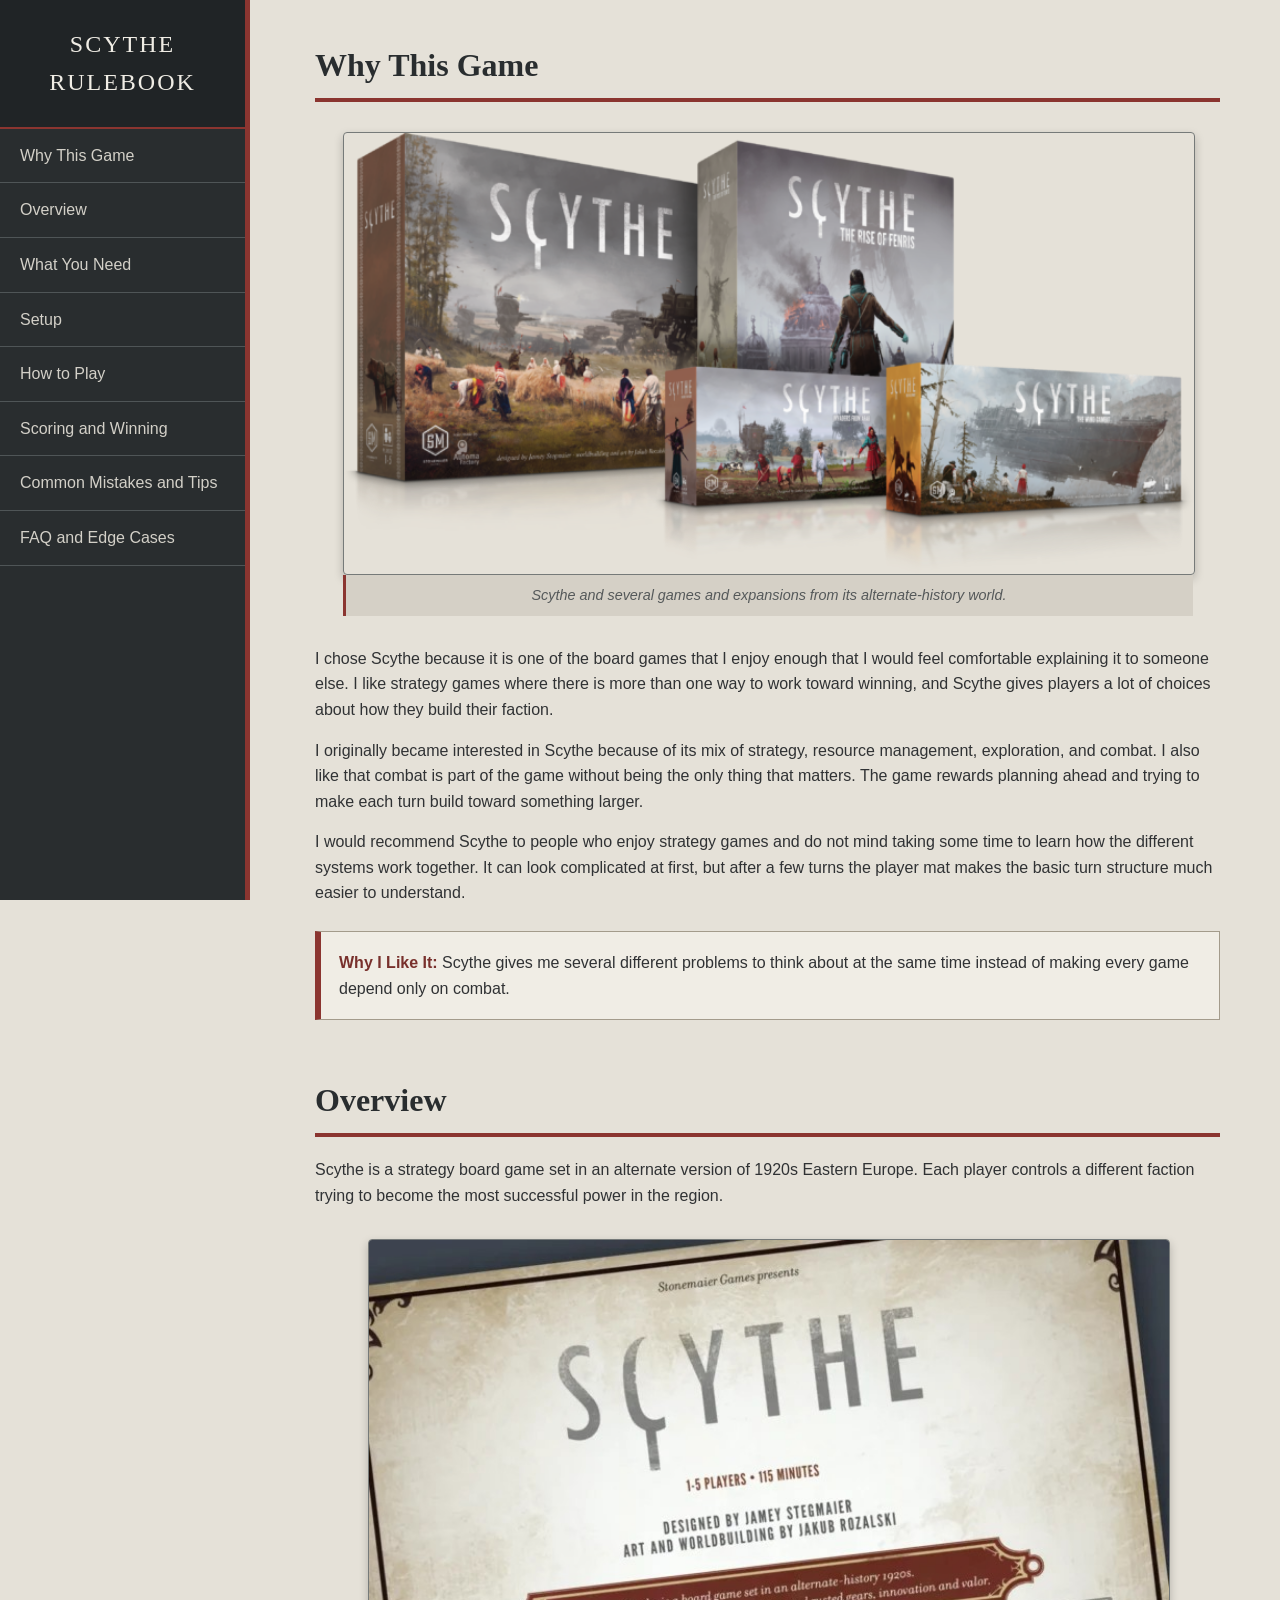
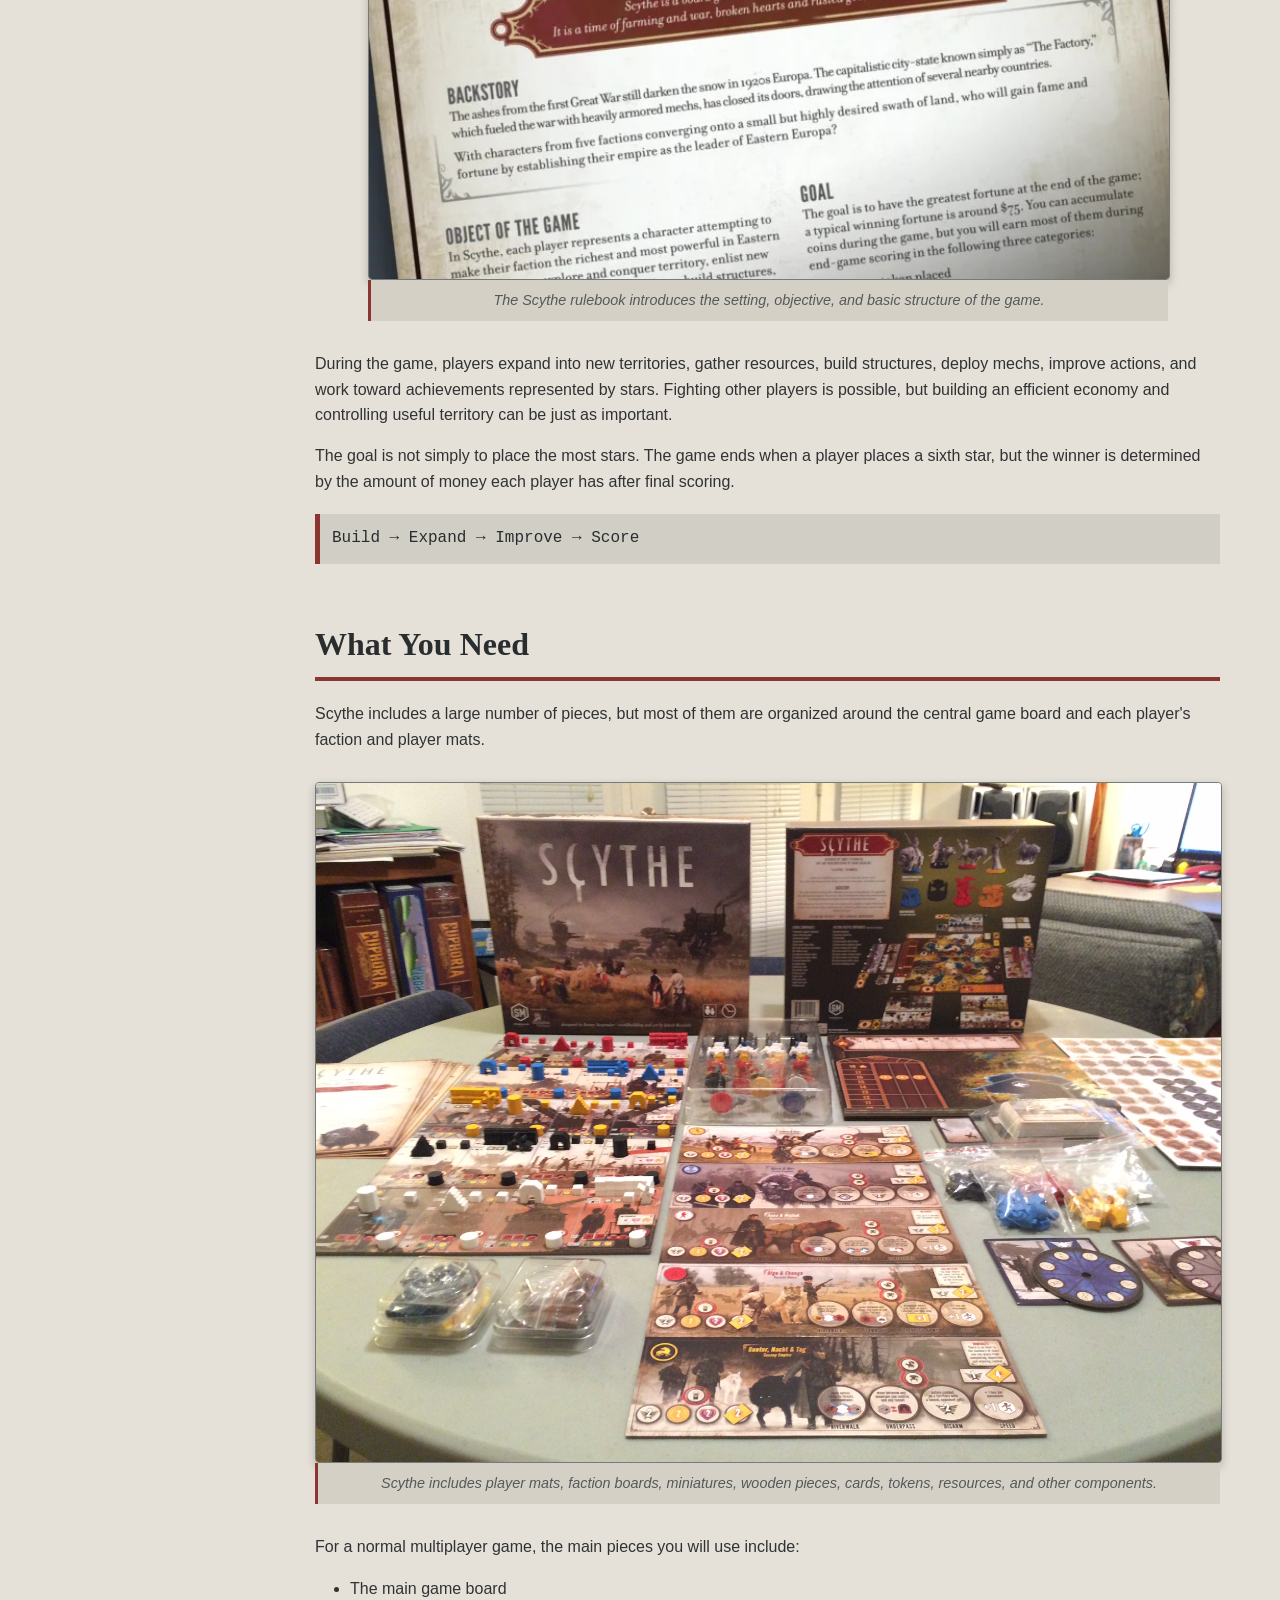
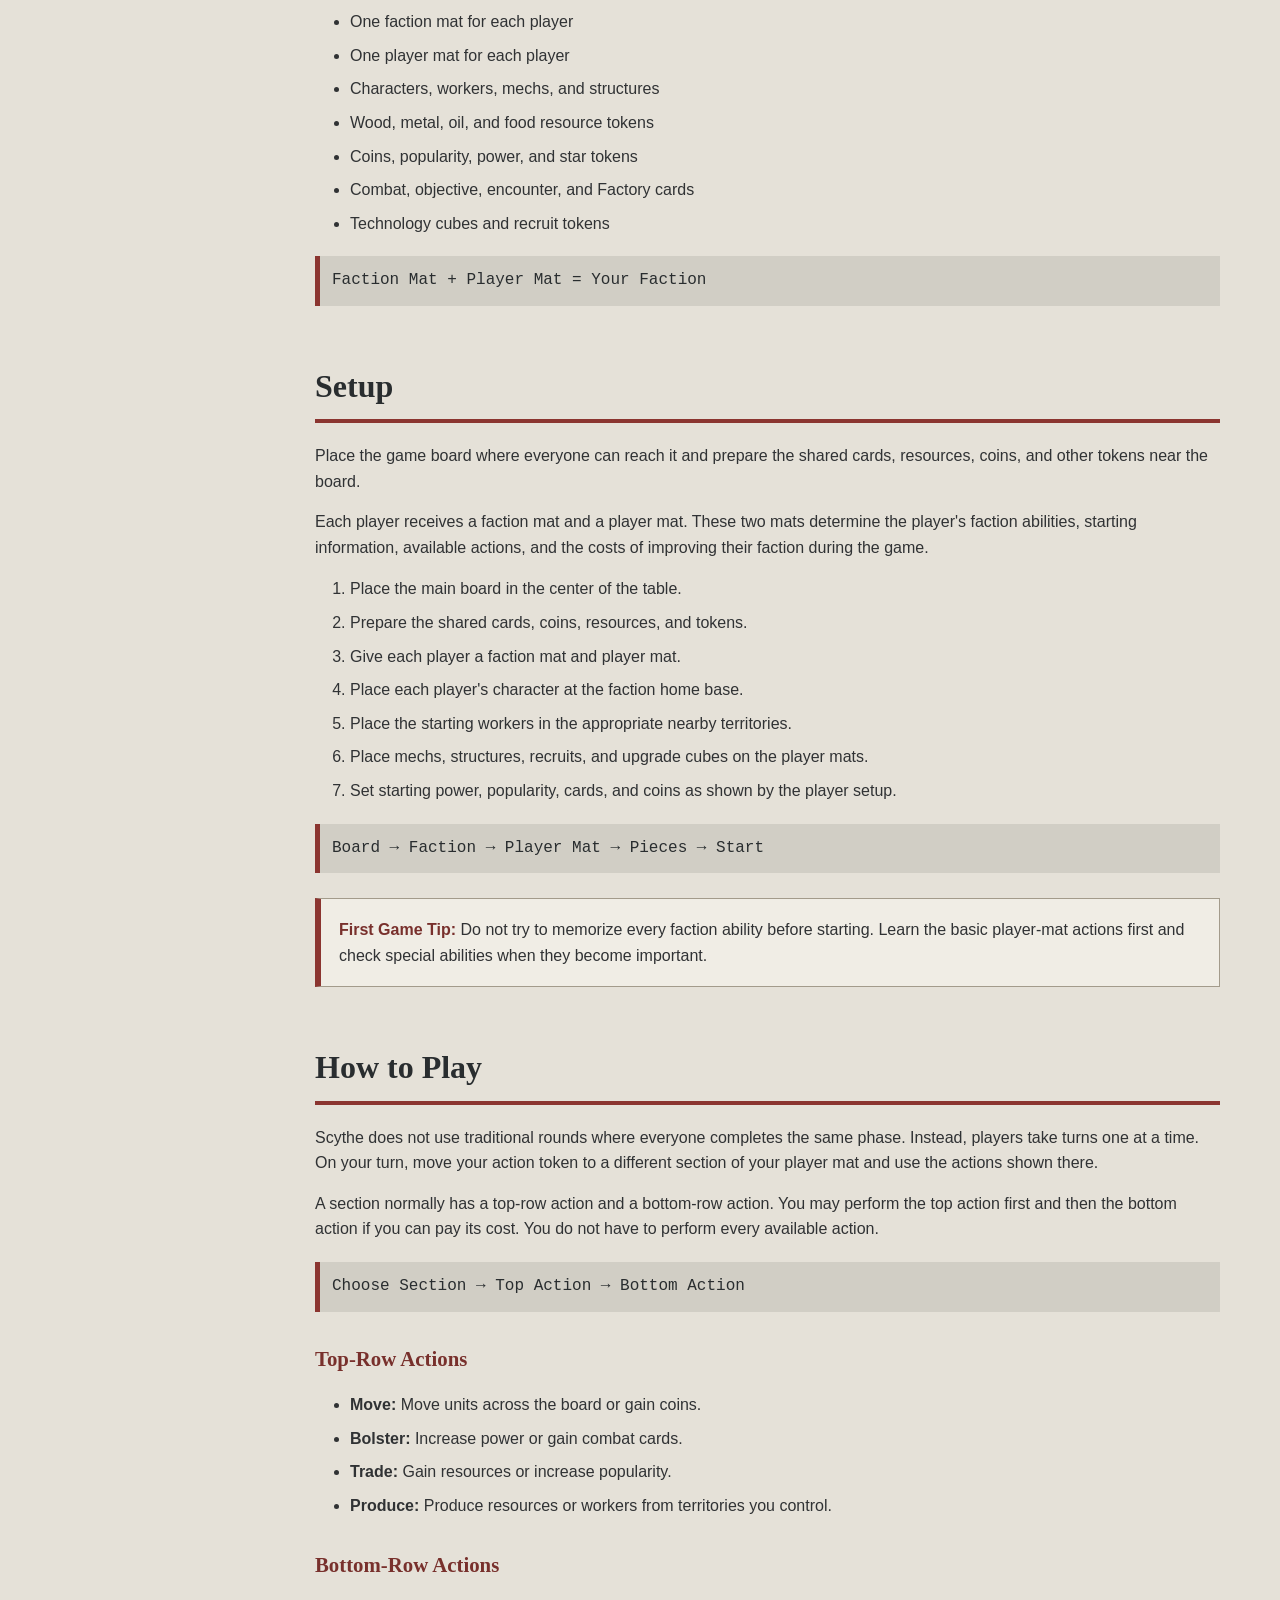
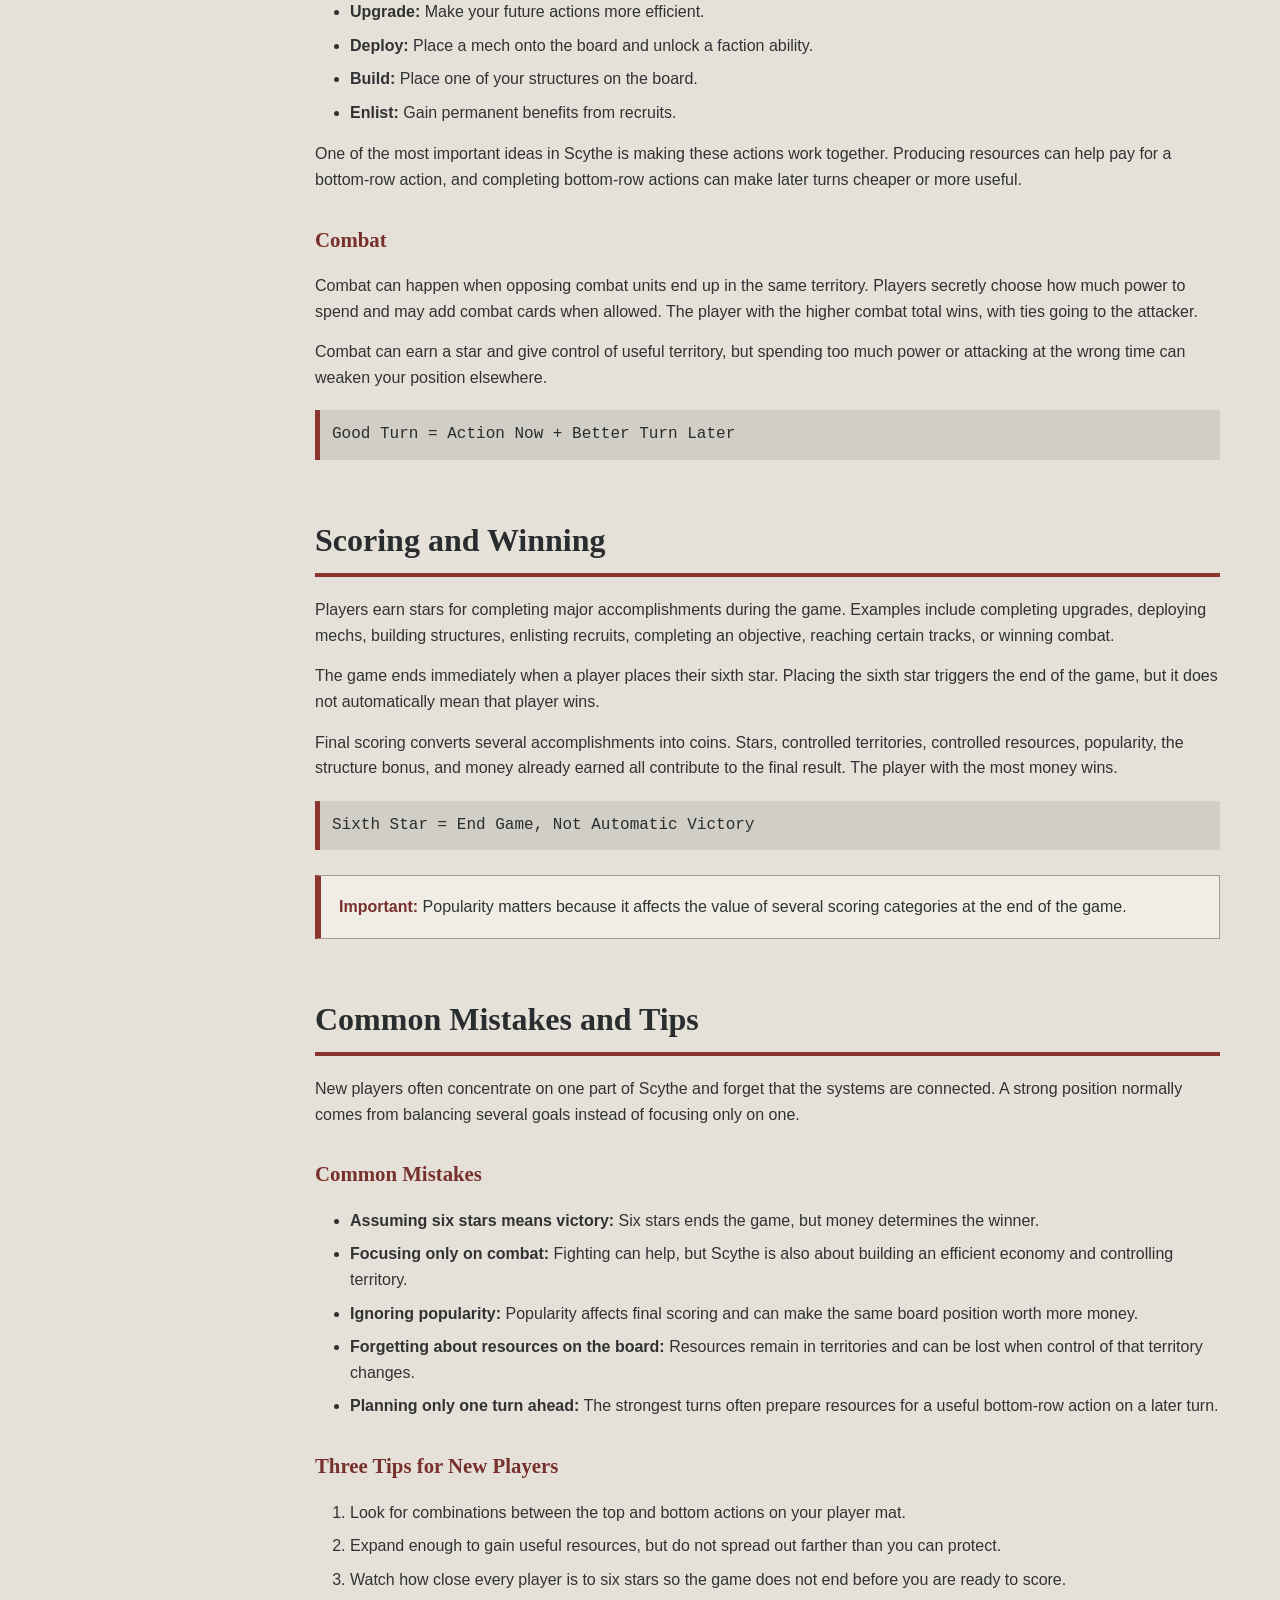
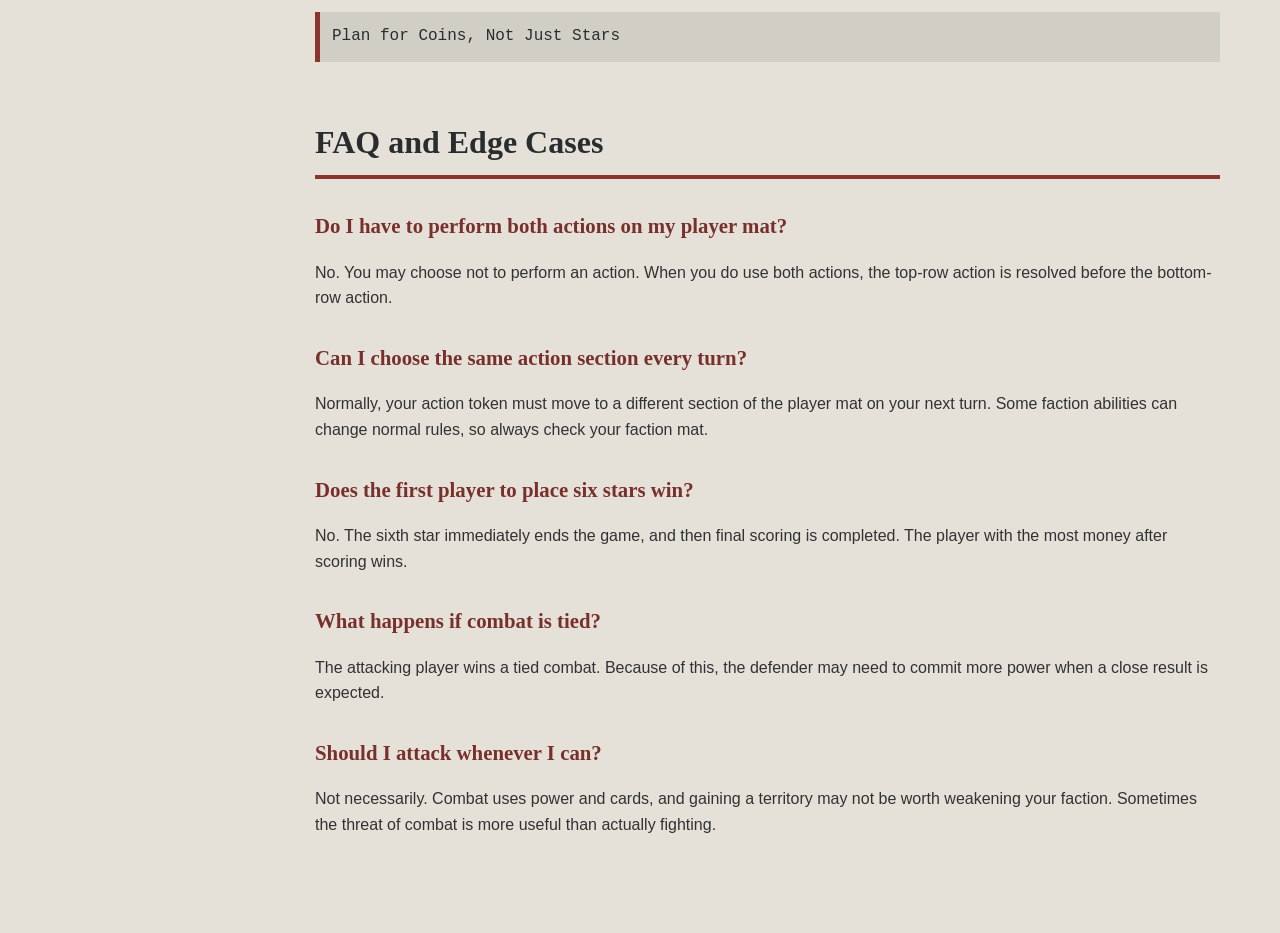
==== commit 6a6c2922: "Restore original Scythe documentation HTML and CSS" ====
--- a/project4-technical-docs/index.html
+++ b/project4-technical-docs/index.html
@@ -11,7 +11,6 @@
 </head>
 
 <body>
-    <a class="skip-link" href="#main-doc">Skip to the guide</a>
 
     <!-- Navigation -->
 
@@ -66,6 +65,19 @@
         <section class="main-section" id="Why_This_Game">
 
             <header>Why This Game</header>
+
+            <figure class="doc-image hero-image">
+
+                <img
+                    src="images/3d-scythe-combo-768x398.png"
+                    alt="Scythe board game and expansion boxes">
+
+                <figcaption>
+                    Scythe and several games and expansions from its
+                    alternate-history world.
+                </figcaption>
+
+            </figure>
 
             <p>
                 I chose Scythe because it is one of the board games that I
@@ -92,10 +104,13 @@
             </p>
 
             <div class="tip-box">
+
                 <strong>Why I Like It:</strong>
+
                 Scythe gives me several different problems to think about at
                 the same time instead of making every game depend only on
                 combat.
+
             </div>
 
         </section>
@@ -108,17 +123,25 @@
         <section class="main-section" id="Overview">
 
             <header>Overview</header>
-            <figure class="game-image">
-                <img src="images/3d-scythe-combo-768x398.png" alt="Scythe board game artwork and components">
-                <figcaption>Scythe board game overview</figcaption>
-            </figure>
-
 
             <p>
                 Scythe is a strategy board game set in an alternate version of
                 1920s Eastern Europe. Each player controls a different faction
                 trying to become the most successful power in the region.
             </p>
+
+            <figure class="doc-image">
+
+                <img
+                    src="images/ScytheRules.jpg"
+                    alt="Scythe rulebook showing the game's introduction and objective">
+
+                <figcaption>
+                    The Scythe rulebook introduces the setting, objective,
+                    and basic structure of the game.
+                </figcaption>
+
+            </figure>
 
             <p>
                 During the game, players expand into new territories, gather
@@ -146,17 +169,25 @@
         <section class="main-section" id="What_You_Need">
 
             <header>What You Need</header>
-            <figure class="game-image">
-                <img src="images/Scythe-Box-open.jpg" alt="Open Scythe game box and components">
-                <figcaption>Game box and components</figcaption>
-            </figure>
-
 
             <p>
                 Scythe includes a large number of pieces, but most of them are
                 organized around the central game board and each player's
                 faction and player mats.
             </p>
+
+            <figure class="doc-image wide-image">
+
+                <img
+                    src="images/Scythe-Box-open.jpg"
+                    alt="Scythe board game components arranged on a table">
+
+                <figcaption>
+                    Scythe includes player mats, faction boards, miniatures,
+                    wooden pieces, cards, tokens, resources, and other components.
+                </figcaption>
+
+            </figure>
 
             <p>
                 For a normal multiplayer game, the main pieces you will use
@@ -202,21 +233,45 @@
 
             <ol>
                 <li>Place the main board in the center of the table.</li>
-                <li>Prepare the shared cards, coins, resources, and tokens.</li>
-                <li>Give each player a faction mat and player mat.</li>
-                <li>Place each player's character at the faction home base.</li>
-                <li>Place the starting workers in the appropriate nearby territories.</li>
-                <li>Place mechs, structures, recruits, and upgrade cubes on the player mats.</li>
-                <li>Set starting power, popularity, cards, and coins as shown by the player setup.</li>
+
+                <li>
+                    Prepare the shared cards, coins, resources, and tokens.
+                </li>
+
+                <li>
+                    Give each player a faction mat and player mat.
+                </li>
+
+                <li>
+                    Place each player's character at the faction home base.
+                </li>
+
+                <li>
+                    Place the starting workers in the appropriate nearby
+                    territories.
+                </li>
+
+                <li>
+                    Place mechs, structures, recruits, and upgrade cubes on
+                    the player mats.
+                </li>
+
+                <li>
+                    Set starting power, popularity, cards, and coins as shown
+                    by the player setup.
+                </li>
             </ol>
 
             <code>Board → Faction → Player Mat → Pieces → Start</code>
 
             <div class="tip-box">
+
                 <strong>First Game Tip:</strong>
+
                 Do not try to memorize every faction ability before starting.
                 Learn the basic player-mat actions first and check special
                 abilities when they become important.
+
             </div>
 
         </section>
@@ -229,11 +284,6 @@
         <section class="main-section" id="How_to_Play">
 
             <header>How to Play</header>
-            <figure class="game-image">
-                <img src="images/ScytheRules.jpg" alt="Scythe rules reference">
-                <figcaption>A reference for the game rules</figcaption>
-            </figure>
-
 
             <p>
                 Scythe does not use traditional rounds where everyone completes
@@ -251,9 +301,11 @@
 
             <code>Choose Section → Top Action → Bottom Action</code>
 
+
             <h2>Top-Row Actions</h2>
 
             <ul>
+
                 <li>
                     <strong>Move:</strong>
                     Move units across the board or gain coins.
@@ -273,11 +325,14 @@
                     <strong>Produce:</strong>
                     Produce resources or workers from territories you control.
                 </li>
+
             </ul>
 
+
             <h2>Bottom-Row Actions</h2>
 
             <ul>
+
                 <li>
                     <strong>Upgrade:</strong>
                     Make your future actions more efficient.
@@ -297,6 +352,7 @@
                     <strong>Enlist:</strong>
                     Gain permanent benefits from recruits.
                 </li>
+
             </ul>
 
             <p>
@@ -306,6 +362,7 @@
                 later turns cheaper or more useful.
             </p>
 
+
             <h2>Combat</h2>
 
             <p>
@@ -357,9 +414,12 @@
             <code>Sixth Star = End Game, Not Automatic Victory</code>
 
             <div class="tip-box">
+
                 <strong>Important:</strong>
+
                 Popularity matters because it affects the value of several
                 scoring categories at the end of the game.
+
             </div>
 
         </section>
@@ -382,9 +442,11 @@
                 one.
             </p>
 
+
             <h2>Common Mistakes</h2>
 
             <ul>
+
                 <li>
                     <strong>Assuming six stars means victory:</strong>
                     Six stars ends the game, but money determines the winner.
@@ -413,11 +475,14 @@
                     The strongest turns often prepare resources for a useful
                     bottom-row action on a later turn.
                 </li>
+
             </ul>
 
+
             <h2>Three Tips for New Players</h2>
 
             <ol>
+
                 <li>
                     Look for combinations between the top and bottom actions on
                     your player mat.
@@ -432,6 +497,7 @@
                     Watch how close every player is to six stars so the game
                     does not end before you are ready to score.
                 </li>
+
             </ol>
 
             <code>Plan for Coins, Not Just Stars</code>
@@ -446,6 +512,7 @@
         <section class="main-section" id="FAQ_and_Edge_Cases">
 
             <header>FAQ and Edge Cases</header>
+
 
             <h2>Do I have to perform both actions on my player mat?</h2>
 
--- a/project4-technical-docs/styles.css
+++ b/project4-technical-docs/styles.css
@@ -1,34 +1,368 @@
-/* Scythe technical documentation page, brought over for INF 250 */
-:root { --charcoal:#292d2f; --red:#8b3530; --paper:#e5e1d8; --steel:#626a70; --white:#fdfcf9; }
-* { box-sizing:border-box; }
-html { scroll-behavior:smooth; }
-body { margin:0; font-family:Arial, Helvetica, sans-serif; color:#26292c; background:var(--paper); line-height:1.65; }
-a { color:inherit; }
-#navbar { position:fixed; left:0; top:0; bottom:0; width:255px; background:var(--charcoal); color:#f2eee7; border-right:5px solid var(--red); overflow-y:auto; box-shadow:3px 0 12px #0002; }
-#navbar header { padding:23px 18px; font-size:1.35rem; font-weight:bold; background:#202427; border-bottom:3px solid var(--red); }
-#navbar .nav-link { display:block; padding:14px 18px; border-bottom:1px solid #495054; text-decoration:none; font-size:.95rem; }
-#navbar .nav-link:hover, #navbar .nav-link:focus-visible { background:var(--red); color:white; }
-#main-doc { margin-left:255px; padding:22px clamp(20px,5vw,72px) 70px; max-width:1320px; }
-.main-section { background:var(--white); border:1px solid #cbc7be; border-radius:5px; border-top:4px solid var(--red); padding:clamp(20px,4vw,37px); margin:22px 0; box-shadow:0 3px 7px #00000012; scroll-margin-top:20px; }
-.main-section header { font-size:1.65rem; font-weight:bold; color:var(--charcoal); border-bottom:2px solid #c0c3c2; padding-bottom:11px; margin-bottom:19px; }
-.main-section h2 { color:var(--red); font-size:1.15rem; margin-top:24px; }
-.main-section p { margin:14px 0; }
-.main-section li { padding:3px 0; }
-.main-section ul, .main-section ol { padding-left:26px; }
-.tip-box { border-left:5px solid var(--red); background:#f1eeea; padding:15px 18px; margin:19px 0; }
-.tip-box strong { color:var(--red); }
-code { display:block; width:fit-content; max-width:100%; white-space:normal; overflow-wrap:anywhere; padding:10px 14px; margin:14px 0; background:#e5e8e9; color:#353d41; border-left:3px solid var(--steel); border-radius:3px; font-size:.91rem; }
-.game-image { margin:22px 0; width:100%; }
-.game-image img { display:block; width:100%; max-height:420px; object-fit:contain; height:auto; background:#262a2e; }
-.game-image figcaption { font-size:.83rem; padding:8px 12px; background:#373d40; color:#f2eee7; }
-.skip-link { position:absolute; top:-50px; left:6px; padding:9px 12px; background:white; color:#111; z-index:20; }
-.skip-link:focus { top:6px; }
-@media (max-width:760px) {
-  #navbar { position:relative; width:100%; height:auto; max-height:290px; border-right:0; border-bottom:4px solid var(--red); }
-  #navbar header { padding:14px 18px; }
-  #navbar .nav-link { padding:9px 17px; }
-  #main-doc { margin:0; padding:12px 14px 30px; }
-  .main-section { padding:18px; margin:15px 0; }
-  .main-section header { font-size:1.4rem; }
-  .game-image img { max-height:290px; }
-}
+/* ========================================
+   GENERAL PAGE
+   ======================================== */
+
+body {
+    margin: 0;
+
+    background-color: #e5e1d8;
+    color: #303234;
+
+    font-family: Arial, Helvetica, sans-serif;
+
+    line-height: 1.6;
+}
+
+
+/* ========================================
+   NAVIGATION
+   ======================================== */
+
+#navbar {
+    position: fixed;
+
+    top: 0;
+    left: 0;
+
+    width: 250px;
+    height: 100%;
+
+    background-color: #292d2f;
+
+    border-right: 5px solid #8b3530;
+
+    box-sizing: border-box;
+}
+
+
+/* Navigation Heading */
+
+#navbar header {
+    padding: 25px 15px;
+
+    background-color: #202426;
+    color: #f0ede5;
+
+    font-family: Georgia, serif;
+
+    font-size: 1.5rem;
+
+    text-align: center;
+    text-transform: uppercase;
+
+    letter-spacing: 2px;
+
+    border-bottom: 2px solid #8b3530;
+}
+
+
+/* Navigation Links */
+
+.nav-link {
+    display: block;
+
+    padding: 14px 20px;
+
+    color: #d3d0c8;
+
+    text-decoration: none;
+
+    border-bottom: 1px solid #4f5557;
+}
+
+
+/* Navigation Hover */
+
+.nav-link:hover {
+    background-color: #8b3530;
+    color: #ffffff;
+}
+
+
+/* ========================================
+   MAIN DOCUMENTATION
+   ======================================== */
+
+#main-doc {
+    margin-left: 255px;
+
+    padding: 40px 60px;
+
+    box-sizing: border-box;
+}
+
+
+/* ========================================
+   DOCUMENT SECTIONS
+   ======================================== */
+
+.main-section {
+    max-width: 1050px;
+
+    margin: 0 auto 55px;
+}
+
+
+/* Main Section Heading */
+
+.main-section > header {
+    color: #292d2f;
+
+    font-family: Georgia, serif;
+
+    font-size: 2rem;
+
+    font-weight: bold;
+
+    border-bottom: 4px solid #8b3530;
+
+    padding-bottom: 7px;
+
+    margin-bottom: 20px;
+}
+
+
+/* Smaller Headings */
+
+.main-section h2 {
+    color: #78302c;
+
+    font-family: Georgia, serif;
+
+    font-size: 1.3rem;
+
+    margin-top: 30px;
+}
+
+
+/* Paragraphs */
+
+.main-section p {
+    margin: 15px 0;
+}
+
+
+/* ========================================
+   DOCUMENT IMAGES
+   ======================================== */
+
+.doc-image {
+    width: 100%;
+    max-width: 800px;
+
+    margin: 30px auto;
+
+    text-align: center;
+}
+
+
+.doc-image img {
+    display: block;
+
+    width: 100%;
+    height: auto;
+
+    margin: 0 auto;
+
+    border: 1px solid #767a79;
+    border-radius: 4px;
+
+    box-shadow: 0 4px 10px rgba(0, 0, 0, 0.22);
+}
+
+
+.hero-image {
+    max-width: 850px;
+}
+
+
+.wide-image {
+    max-width: 950px;
+}
+
+
+.doc-image figcaption {
+    padding: 9px 12px;
+
+    background-color: #d5d0c6;
+    color: #55595a;
+
+    font-size: 0.9rem;
+    font-style: italic;
+
+    border-left: 3px solid #8b3530;
+
+    box-sizing: border-box;
+}
+
+
+/* ========================================
+   LISTS
+   ======================================== */
+
+ul,
+ol {
+    padding-left: 35px;
+}
+
+
+li {
+    margin-bottom: 8px;
+}
+
+
+/* ========================================
+   CODE / QUICK REFERENCE
+   ======================================== */
+
+code {
+    display: block;
+
+    margin: 20px 0;
+
+    padding: 12px;
+
+    background-color: #d1cec5;
+    color: #292d2f;
+
+    border-left: 5px solid #8b3530;
+
+    font-family: monospace;
+
+    font-size: 1rem;
+}
+
+
+/* ========================================
+   TIP BOX
+   ======================================== */
+
+.tip-box {
+    margin: 25px 0;
+
+    padding: 18px;
+
+    background-color: #f0ede5;
+
+    border: 1px solid #a39b8b;
+    border-left: 6px solid #8b3530;
+}
+
+
+.tip-box strong {
+    color: #78302c;
+}
+
+
+/* ========================================
+   TEXT SELECTION
+   ======================================== */
+
+::selection {
+    background-color: #8b3530;
+    color: #ffffff;
+}
+
+
+/* ========================================
+   RESPONSIVE DESIGN
+   ======================================== */
+
+@media (max-width: 900px) {
+
+    #main-doc {
+        padding: 35px;
+    }
+
+}
+
+
+@media (max-width: 700px) {
+
+    #navbar {
+        position: relative;
+
+        width: 100%;
+        height: auto;
+
+        border-right: none;
+        border-bottom: 5px solid #8b3530;
+    }
+
+
+    #main-doc {
+        margin-left: 0;
+
+        padding: 25px;
+    }
+
+
+    .main-section {
+        width: 100%;
+    }
+
+
+    .main-section > header {
+        font-size: 1.7rem;
+    }
+
+
+    .doc-image {
+        width: 100%;
+
+        margin: 20px auto;
+    }
+
+
+    .doc-image figcaption {
+        font-size: 0.85rem;
+    }
+
+
+    ul,
+    ol {
+        padding-left: 25px;
+    }
+
+}
+
+
+@media (max-width: 450px) {
+
+    #main-doc {
+        padding: 20px;
+    }
+
+
+    #navbar header {
+        font-size: 1.3rem;
+    }
+
+
+    .nav-link {
+        padding: 12px 18px;
+    }
+
+
+    .main-section > header {
+        font-size: 1.5rem;
+    }
+
+
+    .main-section h2 {
+        font-size: 1.2rem;
+    }
+
+
+    code {
+        font-size: 0.9rem;
+
+        overflow-wrap: break-word;
+    }
+
+
+    .tip-box {
+        padding: 15px;
+    }
+
+}
